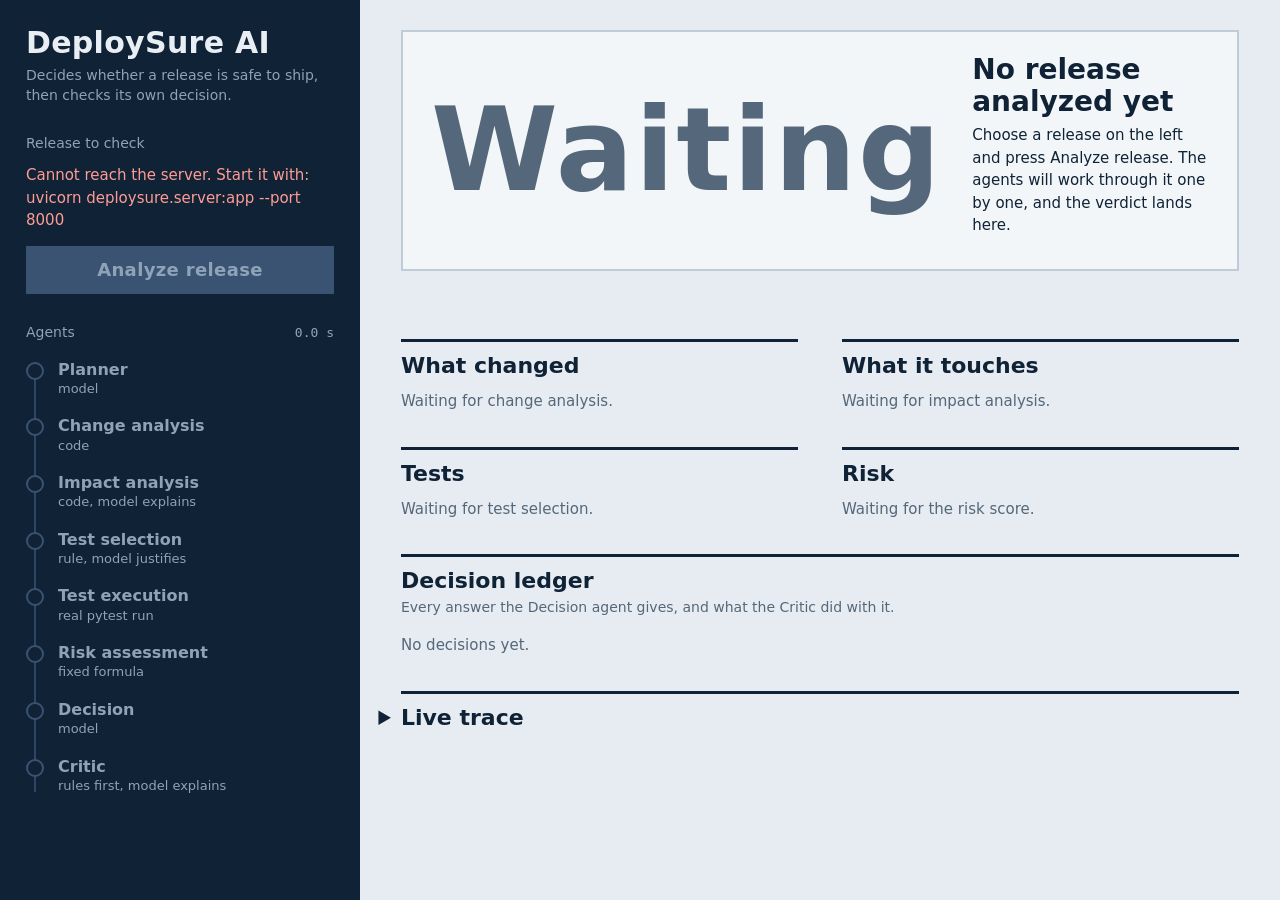
==== deploysure/ui/index.html @ 5afed09d "full" ====
<!doctype html>
<html lang="en">
<head>
<meta charset="utf-8">
<meta name="viewport" content="width=device-width, initial-scale=1">
<title>DeploySure AI</title>
<style>
  /* Fonts are system-installed on purpose: the demo must work offline. */
  :root {
    --paper: #E6ECF1;
    --sheet: #F3F6F9;
    --ink: #0F2236;
    --ink-2: #1B3450;
    --muted: #55677A;
    --line: #BFCBD6;
    --go: #1F8A5B;
    --hold: #B97F00;
    --stop: #C8362D;
    --go-bg: #D5EBDF;
    --hold-bg: #F4E6BE;
    --stop-bg: #F3D2CF;
    --rail-text: #E8EEF4;
    --rail-dim: #8FA3B8;
    --display: "Bahnschrift", "DIN Alternate", "Arial Narrow", system-ui, sans-serif;
    --body: "Segoe UI Variable Text", "Segoe UI", system-ui, -apple-system, sans-serif;
    --mono: "Cascadia Mono", "SF Mono", Consolas, monospace;
  }
  * { box-sizing: border-box; }
  html { background: var(--paper); }
  body { margin: 0; color: var(--ink); font: 15px/1.5 var(--body); min-height: 100vh; }
  button { font: inherit; }
  :focus-visible { outline: 3px solid #2E7BD6; outline-offset: 2px; }

  .console { display: grid; grid-template-columns: 360px 1fr; min-height: 100vh; }

  /* ---------- rail ---------- */
  .rail { background: var(--ink); color: var(--rail-text); padding: 28px 26px 32px; display: flex; flex-direction: column; gap: 28px; position: sticky; top: 0; height: 100vh; overflow-y: auto; }
  .brand { font: 600 30px/1 var(--display); font-variation-settings: "wdth" 85; letter-spacing: .01em; }
  .brand small { display: block; margin-top: 8px; font: 400 14px/1.4 var(--body); color: var(--rail-dim); letter-spacing: 0; }

  .releases { display: grid; gap: 10px; border: 0; margin: 0; padding: 0; }
  .releases legend { padding: 0; margin-bottom: 10px; color: var(--rail-dim); font-size: 14px; }
  .release { position: relative; display: block; cursor: pointer; padding: 14px 16px 14px; border: 1px solid #2D4663; background: var(--ink-2); transition: border-color .15s, background .15s; }
  .release:hover { border-color: #5C7B9C; }
  .release input { position: absolute; opacity: 0; inset: 0; cursor: pointer; }
  .release:has(input:checked) { border-color: var(--rail-text); background: #223E5E; }
  .release:has(input:focus-visible) { outline: 3px solid #6FB0FF; outline-offset: 2px; }
  .release b { display: block; font: 600 40px/1 var(--display); font-variation-settings: "wdth" 80; }
  .release span { display: block; margin-top: 6px; color: var(--rail-dim); font-size: 14px; }
  .release:has(input:checked) span { color: var(--rail-text); }

  .go { width: 100%; padding: 15px 18px; border: 0; cursor: pointer; background: var(--rail-text); color: var(--ink); font: 600 18px/1 var(--display); font-variation-settings: "wdth" 90; letter-spacing: .02em; transition: background .15s; }
  .go:hover:not(:disabled) { background: #fff; }
  .go:disabled { background: #3A5373; color: var(--rail-dim); cursor: progress; }

  .agents-head { display: flex; justify-content: space-between; align-items: baseline; color: var(--rail-dim); font-size: 14px; margin-bottom: 8px; }
  .agents-head output { font: 400 13px var(--mono); }
  .agents { list-style: none; margin: 0; padding: 0; position: relative; }
  .agents::before { content: ""; position: absolute; left: 8px; top: 12px; bottom: 12px; width: 2px; background: #2D4663; }
  .agent { position: relative; display: grid; grid-template-columns: 18px 1fr; gap: 14px; padding: 9px 0; color: var(--rail-dim); transition: color .2s; }
  .agent i { position: relative; z-index: 1; width: 18px; height: 18px; border-radius: 50%; border: 2px solid #3A5373; background: var(--ink); margin-top: 2px; }
  .agent b { display: block; font: 600 16px/1.2 var(--display); font-variation-settings: "wdth" 92; }
  .agent small { display: block; font-size: 13px; }
  .agent[data-state="running"] { color: var(--rail-text); }
  .agent[data-state="running"] i { border-color: #F2C14E; background: #F2C14E; animation: pulse 1.1s ease-in-out infinite; }
  .agent[data-state="done"] { color: var(--rail-text); }
  .agent[data-state="done"] i { border-color: #6FD3A1; background: #6FD3A1; }
  .agent[data-state="done"] i::after { content: ""; position: absolute; left: 4px; top: 0; width: 5px; height: 9px; border: solid var(--ink); border-width: 0 2px 2px 0; transform: rotate(45deg); }
  .agent[data-state="failed"] i { border-color: #FF8C82; background: #FF8C82; }
  @keyframes pulse { 50% { box-shadow: 0 0 0 7px rgba(242, 193, 78, .22); } }

  /* ---------- stage ---------- */
  .stage { padding: 30px clamp(18px, 3.2vw, 48px) 60px; display: grid; gap: 34px; align-content: start; min-width: 0; }

  .verdict { display: grid; grid-template-columns: auto 1fr; gap: 30px; align-items: center; padding: 22px 28px; border: 2px solid var(--line); background: var(--sheet); min-height: 170px; }
  .verdict[data-v="DEPLOY"] { border-color: var(--go); background: var(--go-bg); }
  .verdict[data-v="HOLD"] { border-color: var(--hold); background: var(--hold-bg); }
  .verdict[data-v="BLOCK"] { border-color: var(--stop); background: var(--stop-bg); }
  .stamp { font: 700 clamp(64px, 9vw, 124px)/.9 var(--display); font-variation-settings: "wdth" 75; letter-spacing: .015em; color: var(--muted); }
  .verdict[data-v="DEPLOY"] .stamp { color: var(--go); }
  .verdict[data-v="HOLD"] .stamp { color: var(--hold); }
  .verdict[data-v="BLOCK"] .stamp { color: var(--stop); }
  .verdict[data-v] .stamp { padding: 4px 16px 0; border: 5px solid currentColor; transform: rotate(-2.5deg); animation: slam .34s cubic-bezier(.2, .9, .3, 1.2) both; }
  @keyframes slam { from { transform: rotate(-9deg) scale(1.7); opacity: 0; } to { transform: rotate(-2.5deg) scale(1); opacity: 1; } }
  .verdict h1 { margin: 0 0 6px; font: 600 28px/1.15 var(--display); font-variation-settings: "wdth" 90; }
  .verdict p { margin: 0; max-width: 62ch; }
  .verdict .facts { margin-top: 10px; color: var(--muted); font-size: 14px; }
  .verdict[data-v] .facts { color: var(--ink-2); }

  .plan { display: flex; flex-wrap: wrap; gap: 6px 18px; margin: -14px 0 0; padding: 0; list-style: none; color: var(--muted); font-size: 14px; }
  .plan li::before { content: ""; display: inline-block; width: 6px; height: 6px; margin-right: 8px; background: var(--muted); transform: translateY(-2px); }

  .grid { display: grid; grid-template-columns: repeat(2, minmax(0, 1fr)); gap: 34px 44px; }
  .panel { border-top: 3px solid var(--ink); padding-top: 12px; min-width: 0; }
  .panel h2 { margin: 0 0 12px; font: 600 22px/1.1 var(--display); font-variation-settings: "wdth" 90; }
  .empty { color: var(--muted); margin: 0; }
  .filerow { display: flex; flex-wrap: wrap; gap: 6px 10px; align-items: baseline; padding: 6px 0; border-bottom: 1px solid var(--line); }
  .mono { font-family: var(--mono); font-size: 13.5px; }
  .tag { display: inline-block; padding: 1px 8px; background: #D5DEE7; font: 13px var(--mono); }
  .tag.dim { background: transparent; border: 1px dashed var(--line); color: var(--muted); }
  .tags { display: flex; flex-wrap: wrap; gap: 6px; margin: 0 0 10px; }
  .note { color: var(--muted); font-size: 14px; max-width: 68ch; }

  .matrix { display: grid; grid-template-columns: repeat(10, 1fr); gap: 5px; margin-bottom: 12px; max-width: 460px; }
  .cell { aspect-ratio: 1; border: 2px dashed var(--line); background: transparent; }
  .cell[data-s="queued"] { border: 2px solid var(--ink-2); background: transparent; }
  .cell[data-s="passed"] { border: 2px solid var(--go); background: var(--go); }
  .cell[data-s="failed"] { border: 2px solid var(--stop); background: repeating-linear-gradient(45deg, var(--stop) 0 4px, #E58C85 4px 8px); }
  .cell[data-s="critical"]::after { content: ""; }
  .legend { display: flex; flex-wrap: wrap; gap: 4px 16px; color: var(--muted); font-size: 13px; margin-bottom: 8px; }
  .legend span::before { content: ""; display: inline-block; width: 11px; height: 11px; margin-right: 6px; vertical-align: -1px; border: 2px solid var(--line); }
  .legend .p::before { background: var(--go); border-color: var(--go); }
  .legend .f::before { background: var(--stop); border-color: var(--stop); }
  .legend .q::before { border-color: var(--ink-2); }
  .legend .n::before { border-style: dashed; }
  .failed-list { margin: 8px 0 0; padding: 0; list-style: none; }
  .failed-list li { color: var(--stop); font: 13.5px var(--mono); padding: 2px 0; }

  .score { display: flex; align-items: baseline; gap: 14px; margin-bottom: 10px; }
  .score b { font: 700 72px/.9 var(--display); font-variation-settings: "wdth" 80; }
  .score span { font: 600 22px var(--display); font-variation-settings: "wdth" 90; }
  .score[data-l="LOW"] { color: var(--go); } .score[data-l="MEDIUM"] { color: var(--hold); }
  .score[data-l="HIGH"], .score[data-l="CRITICAL"] { color: var(--stop); }
  .meter { position: relative; display: grid; grid-template-columns: 31fr 30fr 20fr 19fr; height: 14px; margin-bottom: 4px; }
  .meter i:nth-child(1) { background: #8CCBA9; } .meter i:nth-child(2) { background: #E8C766; }
  .meter i:nth-child(3) { background: #E39A56; } .meter i:nth-child(4) { background: #D9665D; }
  .pin { position: absolute; top: -7px; width: 4px; height: 28px; background: var(--ink); transform: translateX(-2px); transition: left .6s cubic-bezier(.3, .8, .3, 1); }
  .scale { display: flex; justify-content: space-between; color: var(--muted); font-size: 12.5px; margin-bottom: 14px; }
  .parts { display: grid; gap: 7px; margin: 0; padding: 0; list-style: none; }
  .parts li { display: grid; grid-template-columns: 11rem 1fr 3.4rem; gap: 10px; align-items: center; font-size: 14px; }
  .parts .bar { height: 8px; background: #D5DEE7; }
  .parts .bar i { display: block; height: 100%; background: var(--ink-2); transition: width .5s ease; }
  .parts em { font: normal 13px var(--mono); text-align: right; color: var(--muted); }

  .ledger { border-top: 3px solid var(--ink); padding-top: 12px; }
  .ledger h2 { margin: 0 0 4px; font: 600 22px/1.1 var(--display); font-variation-settings: "wdth" 90; }
  .ledger > p { margin: 0 0 16px; }
  .attempt { display: grid; grid-template-columns: 9rem 1fr 1fr; gap: 6px 26px; padding: 16px 0; border-top: 1px solid var(--line); align-items: start; }
  .attempt h3 { margin: 0; font: 600 16px var(--display); font-variation-settings: "wdth" 92; }
  .attempt h3 small { display: block; font: 400 13px var(--body); color: var(--muted); }
  .said { font: 700 40px/1 var(--display); font-variation-settings: "wdth" 78; }
  .said.DEPLOY { color: var(--go); } .said.HOLD { color: var(--hold); } .said.BLOCK { color: var(--stop); }
  .attempt[data-rejected="true"] .said { text-decoration: line-through; text-decoration-thickness: 4px; opacity: .55; }
  .verdict-line { font: 600 18px var(--display); font-variation-settings: "wdth" 92; }
  .verdict-line.PASS { color: var(--go); } .verdict-line.FAIL { color: var(--stop); }
  .seeded { display: inline-block; margin-top: 6px; padding: 2px 8px; background: var(--hold-bg); border: 1px solid var(--hold); font-size: 13px; }
  .attempt p { margin: 4px 0 0; font-size: 14px; max-width: 58ch; }
  .rules { margin: 6px 0 0; padding-left: 18px; font-size: 14px; color: var(--ink-2); }

  details.trace { border-top: 3px solid var(--ink); padding-top: 12px; }
  details.trace summary { cursor: pointer; font: 600 22px/1.1 var(--display); font-variation-settings: "wdth" 90; list-style-position: outside; }
  .log { margin: 14px 0 0; padding: 14px 16px; max-height: 340px; overflow: auto; background: var(--ink); color: #CFE0F1; font: 13px/1.65 var(--mono); }
  .log div { display: grid; grid-template-columns: 7.5rem 1fr; gap: 12px; }
  .log time { color: #6D86A1; }
  .log .err { color: #FF9C93; }

  @media (max-width: 1080px) { .grid { grid-template-columns: 1fr; } .attempt { grid-template-columns: 1fr; } }
  @media (max-width: 860px) {
    .console { grid-template-columns: 1fr; }
    .rail { padding: 22px 18px; position: static; height: auto; }
    .verdict { grid-template-columns: 1fr; }
    .parts li { grid-template-columns: 8.5rem 1fr 3rem; }
  }
  @media (prefers-reduced-motion: reduce) {
    *, *::before, *::after { animation: none !important; transition: none !important; }
  }
</style>
</head>
<body>
<div class="console">
  <aside class="rail">
    <div class="brand">DeploySure AI<small>Decides whether a release is safe to ship, then checks its own decision.</small></div>

    <form id="form" class="releases-form" style="display:grid;gap:14px">
      <fieldset class="releases" id="releases"><legend>Release to check</legend><p style="margin:0;color:var(--rail-dim)">Loading releases</p></fieldset>
      <button class="go" id="go" type="submit" disabled>Analyze release</button>
    </form>

    <div>
      <div class="agents-head"><span id="pass">Agents</span><output id="elapsed">0.0 s</output></div>
      <ol class="agents" id="agents"></ol>
    </div>
  </aside>

  <main class="stage" aria-live="polite">
    <section class="verdict" id="verdict" aria-label="Verdict">
      <div class="stamp" id="stamp">Waiting</div>
      <div>
        <h1 id="vtitle">No release analyzed yet</h1>
        <p id="vtext">Choose a release on the left and press Analyze release. The agents will work through it one by one, and the verdict lands here.</p>
        <p class="facts" id="vfacts"></p>
      </div>
    </section>

    <ul class="plan" id="plan" aria-label="Plan"></ul>

    <div class="grid">
      <section class="panel" id="p-changes"><h2>What changed</h2><p class="empty">Waiting for change analysis.</p></section>
      <section class="panel" id="p-impact"><h2>What it touches</h2><p class="empty">Waiting for impact analysis.</p></section>
      <section class="panel" id="p-tests"><h2>Tests</h2><p class="empty">Waiting for test selection.</p></section>
      <section class="panel" id="p-risk"><h2>Risk</h2><p class="empty">Waiting for the risk score.</p></section>
    </div>

    <section class="ledger" id="ledger">
      <h2>Decision ledger</h2>
      <p class="note">Every answer the Decision agent gives, and what the Critic did with it.</p>
      <div id="attempts"><p class="empty">No decisions yet.</p></div>
    </section>

    <details class="trace" id="trace-box">
      <summary>Live trace</summary>
      <div class="log" id="log" role="log"><div><time></time><span>The trace fills in as agents finish.</span></div></div>
    </details>
  </main>
</div>

<script>
const AGENTS = [
  { id: "planner", name: "Planner", how: "model" },
  { id: "change_analysis", name: "Change analysis", how: "code" },
  { id: "impact_analysis", name: "Impact analysis", how: "code, model explains" },
  { id: "test_selection", name: "Test selection", how: "rule, model justifies" },
  { id: "test_execution", name: "Test execution", how: "real pytest run" },
  { id: "risk_assessment", name: "Risk assessment", how: "fixed formula" },
  { id: "decision", name: "Decision", how: "model" },
  { id: "critic", name: "Critic", how: "rules first, model explains" },
];
const PARTS = [
  ["change_impact", "Size of change", 25], ["critical_component", "Critical module touched", 30],
  ["failed_test_severity", "Failed test severity", 30], ["customer_facing", "Customer facing", 10],
  ["failure_count", "Failure count", 5],
];
const $ = (id) => document.getElementById(id);

// Builds DOM with textContent only, so nothing from the backend is ever parsed as HTML.
function h(tag, attrs = {}, ...kids) {
  const node = document.createElement(tag);
  for (const [k, v] of Object.entries(attrs)) {
    if (k === "class") node.className = v; else if (k.startsWith("data-")) node.setAttribute(k, v); else node[k] = v;
  }
  for (const kid of kids.flat()) if (kid != null) node.append(kid.nodeType ? kid : document.createTextNode(kid));
  return node;
}
const reveal = (panel, ...kids) => panel.replaceChildren(panel.querySelector("h2"), ...kids);

let run, timer;

function freshRun() {
  return { pass: 1, attempts: [], total: null, tests: null };
}

function renderAgents(states = {}) {
  $("agents").replaceChildren(...AGENTS.map((a) =>
    h("li", { class: "agent", "data-state": states[a.id] || "pending", id: "ag-" + a.id }, h("i"), h("div", {}, h("b", {}, a.name), h("small", {}, a.how)))));
}
const setAgent = (id, state) => { const el = $("ag-" + id); if (el) el.dataset.state = state; };

async function loadReleases() {
  try {
    const list = await (await fetch("/releases")).json();
    $("releases").replaceChildren(h("legend", {}, "Release to check"), ...list.map((r, i) =>
      h("label", { class: "release" }, h("input", { type: "radio", name: "rel", value: r.release_id, checked: i === 0 }),
        h("b", {}, r.release_id), h("span", {}, r.title + " (compared with " + r.baseline + ")"))));
    $("go").disabled = false;
  } catch {
    $("releases").replaceChildren(h("legend", {}, "Release to check"),
      h("p", { style: "margin:0;color:#FF9C93" }, "Cannot reach the server. Start it with: uvicorn deploysure.server:app --port 8000"));
  }
}

function resetStage() {
  run = freshRun();
  renderAgents();
  $("pass").textContent = "Agents";
  document.querySelectorAll(".panel").forEach((p) => reveal(p, h("p", { class: "empty" }, "Waiting for this agent.")));
  $("attempts").replaceChildren(h("p", { class: "empty" }, "No decisions yet."));
  $("plan").replaceChildren();
  $("log").replaceChildren();
  const v = $("verdict"); delete v.dataset.v;
  $("stamp").textContent = "Checking"; $("vtitle").textContent = "Agents are working";
  $("vtext").textContent = "The verdict appears when the Critic has approved a decision."; $("vfacts").textContent = "";
}

function log(ev, line) {
  const t = (ev.timestamp || "").slice(11, 23);
  $("log").append(h("div", {}, h("time", {}, t), h("span", {}, line)));
  $("log").scrollTop = 1e9;
}

function renderLedger() {
  $("attempts").replaceChildren(...run.attempts.map((a, i) => {
    const rejected = a.critic === "FAIL" && !a.escalated;
    return h("div", { class: "attempt", "data-rejected": String(rejected) },
      h("h3", {}, "Attempt " + (i + 1), h("small", {}, i === 0 ? "first pass" : "after the Critic's feedback")),
      h("div", {}, h("div", { class: "said " + a.decision }, a.decision), a.seeded ? h("span", { class: "seeded" }, "Demo seed: this answer is forced on purpose") : null,
        h("p", {}, a.reason)),
      h("div", {}, a.critic ? h("div", { class: "verdict-line " + a.critic }, a.critic === "PASS" ? "Critic approved" : "Critic rejected") : h("div", { class: "note" }, "Critic is reviewing"),
        a.criticReason ? h("p", {}, a.criticReason) : null,
        a.rules ? h("ul", { class: "rules" }, a.rules.map((r) => h("li", {}, r))) : null));
  }));
}

const handlers = {
  planner(u) {
    $("plan").replaceChildren(...u.tasks.map((t) => h("li", {}, t)));
  },
  change_analysis(u) {
    reveal($("p-changes"),
      ...u.changed_files.map((f) => h("div", { class: "filerow" }, h("span", { class: "mono" }, f), (u.changed_functions[f] || []).map((fn) => h("span", { class: "tag" }, fn)))),
      h("p", { class: "note" }, u.lines_changed + " lines changed compared with the baseline."));
  },
  impact_analysis(u) {
    reveal($("p-impact"),
      h("div", { class: "tags" }, u.impacted_modules.map((m) => h("span", { class: "tag" + (m.startsWith("test_") ? " dim" : "") }, m))),
      h("p", { class: "note" }, u.impact_explanation));
  },
  test_selection(u) {
    const m = /of (\d+) tests/.exec((u.trace || [""])[0]);
    run.total = m ? +m[1] : u.selected_tests.length;
    run.selected = u.selected_tests;
    drawTests(null, u.selection_reason);
  },
  test_execution(u) {
    run.tests = u.test_results;
    drawTests(u.test_results, null);
  },
  risk_assessment(u) {
    reveal($("p-risk"),
      h("div", { class: "score", "data-l": u.risk_level }, h("b", {}, String(u.risk_score)), h("span", {}, u.risk_level + " risk")),
      h("div", { class: "meter", role: "img", "aria-label": "Risk " + u.risk_score + " of 100" }, h("i"), h("i"), h("i"), h("i"), h("span", { class: "pin", style: "left:" + u.risk_score + "%" })),
      h("div", { class: "scale" }, h("span", {}, "0"), h("span", {}, "30"), h("span", {}, "60"), h("span", {}, "80"), h("span", {}, "100")),
      h("ul", { class: "parts" }, PARTS.map(([k, label, max]) =>
        h("li", {}, h("span", {}, label), h("span", { class: "bar" }, h("i", { style: "width:" + (100 * u.risk_components[k] / max) + "%" })), h("em", {}, u.risk_components[k] + "/" + max)))));
  },
  decision(u) {
    run.attempts.push({ decision: u.decision, reason: u.decision_reason, seeded: u.decision_reason.startsWith("[DEMO SEED]") });
    renderLedger();
  },
  critic(u) {
    Object.assign(run.attempts.at(-1), { critic: u.critic_result, criticReason: u.critic_reason, rules: u.critic_rules });
    renderLedger();
  },
  replan() { run.pass += 1; $("pass").textContent = "Agents, pass " + run.pass; renderAgents(); },
  manual_review() { run.attempts.at(-1).escalated = true; renderLedger(); },
};

function drawTests(results, reason) {
  const rows = results ? results.results : run.selected.map((id) => ({ id, status: "queued" }));
  const cells = rows.map((r) => h("span", { class: "cell", "data-s": r.status, title: r.id + (r.status === "queued" ? " (selected)" : " " + r.status) }));
  for (let i = rows.length; i < run.total; i++) cells.push(h("span", { class: "cell", "data-s": "skipped", title: "not selected" }));
  const kids = [
    h("div", { class: "legend" }, h("span", { class: "p" }, "Passed"), h("span", { class: "f" }, "Failed"), h("span", { class: "q" }, "Selected, not run yet"), h("span", { class: "n" }, "Not selected")),
    h("div", { class: "matrix" }, cells),
  ];
  if (results) {
    kids.push(h("p", { class: "note" }, results.error ? "Tests could not run: " + results.error : `${results.passed} passed, ${results.failed} failed, ${results.total} of ${run.total} tests run.`));
    if (results.failed_tests.length) kids.push(h("ul", { class: "failed-list" }, results.failed_tests.map((t) => h("li", {}, t + (results.failed_critical.includes(t) ? "  (critical)" : "")))));
  } else {
    kids.push(h("p", { class: "note" }, `${run.selected.length} of ${run.total} tests selected. ${reason}`));
  }
  reveal($("p-tests"), ...kids);
}

function showFinal(r) {
  const v = $("verdict"); v.dataset.v = r.decision;
  $("stamp").textContent = r.decision;
  const escalated = r.critic_result !== "PASS";
  $("vtitle").textContent = { DEPLOY: "Cleared to deploy", HOLD: "Hold for review", BLOCK: "Blocked from release" }[r.decision];
  $("vtext").textContent = r.decision_reason;
  $("vfacts").textContent = (escalated ? "The Critic never approved a decision, so a person must review this release. "
    : r.retry_count === 0 ? "The Critic approved the first decision. "
    : `The Critic rejected ${r.retry_count} earlier decision${r.retry_count > 1 ? "s" : ""} before approving this one. `)
    + `Risk ${r.risk_score} (${r.risk_level}). ${r.test_results.passed} of ${r.test_results.total} tests passed.`;
}

function onEvent(ev) {
  if (ev.node === "error") { log(ev, "Error: " + ev.state_update.error); return finish(true); }
  if (ev.node === "final") return showFinal(ev.final_report), finish();
  setAgent(ev.node, "done");
  (handlers[ev.node] || (() => {}))(ev.state_update);
  for (const line of ev.state_update.trace || []) log(ev, line);
  const i = AGENTS.findIndex((a) => a.id === ev.node);
  if (i >= 0 && i < AGENTS.length - 1) setAgent(AGENTS[i + 1].id, "running");
  if (ev.node === "replan") setAgent("planner", "running");
}

function finish(failed) {
  clearInterval(timer);
  $("go").disabled = false; $("go").textContent = "Analyze again";
  if (failed) { $("stamp").textContent = "Error"; $("vtitle").textContent = "The analysis did not finish"; $("vtext").textContent = "Open the live trace for the error message, then try again."; }
}

async function analyze(id) {
  resetStage();
  $("go").disabled = true; $("go").textContent = "Analyzing";
  const t0 = performance.now();
  timer = setInterval(() => { $("elapsed").textContent = ((performance.now() - t0) / 1000).toFixed(1) + " s"; }, 100);
  setAgent("planner", "running");
  try {
    const res = await fetch("/analyze/" + encodeURIComponent(id), { method: "POST" });
    if (!res.ok) throw new Error((await res.json()).detail || res.statusText);
    const reader = res.body.getReader(), dec = new TextDecoder();
    let buf = "";
    for (;;) {
      const { done, value } = await reader.read();
      if (done) break;
      buf += dec.decode(value, { stream: true });
      let cut;
      while ((cut = buf.indexOf("\n\n")) >= 0) {
        const frame = buf.slice(0, cut); buf = buf.slice(cut + 2);
        if (frame.startsWith("data: ")) onEvent(JSON.parse(frame.slice(6)));
      }
    }
  } catch (err) {
    log({ timestamp: "" }, "Error: " + err.message);
    $("log").lastChild.className = "err"; finish(true);
  }
}

$("form").addEventListener("submit", (e) => {
  e.preventDefault();
  const picked = document.querySelector("input[name=rel]:checked");
  if (picked) analyze(picked.value);
});

run = freshRun(); renderAgents(); loadReleases();
</script>
</body>
</html>
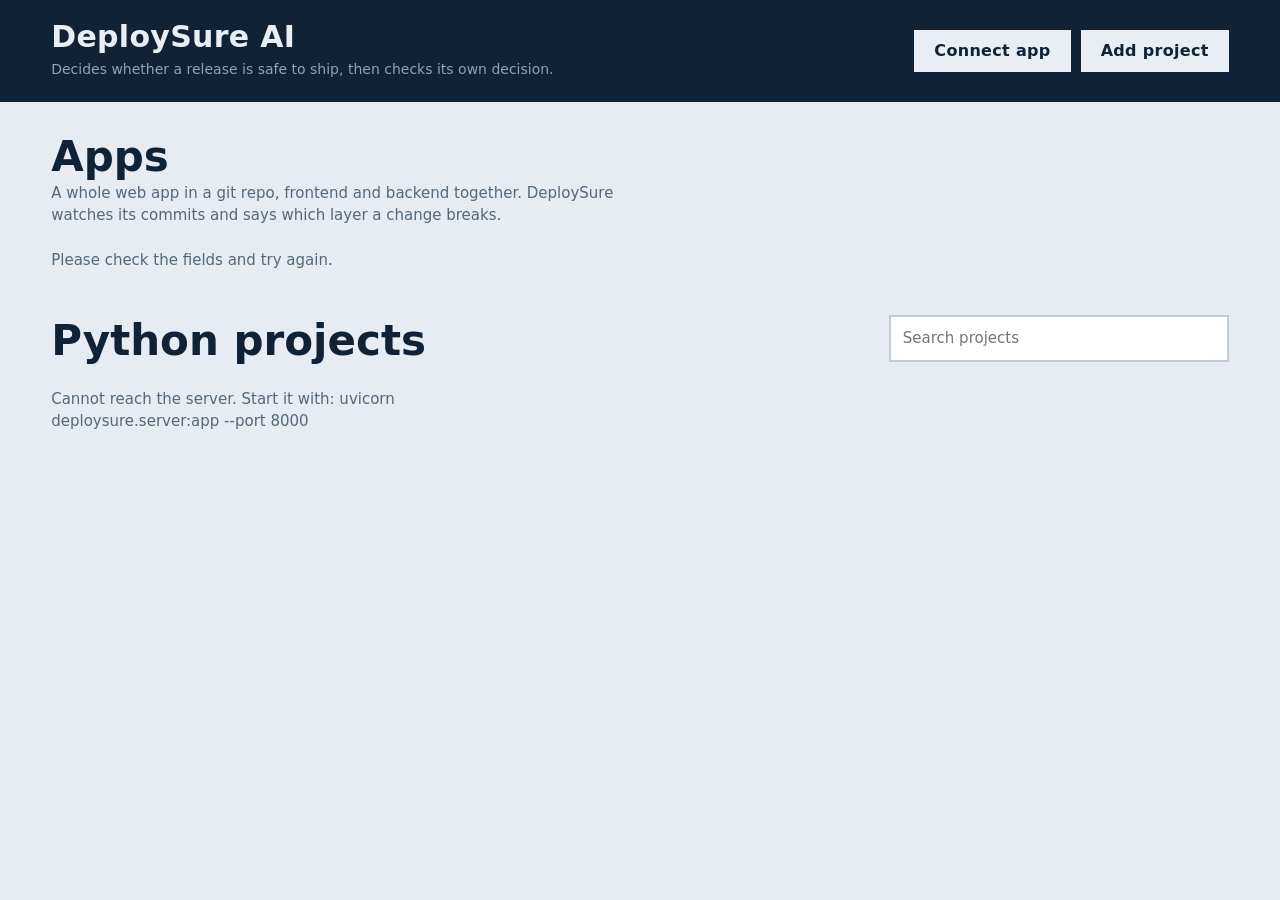
==== commit 175dda61: "v1" ====
--- a/deploysure/ui/index.html
+++ b/deploysure/ui/index.html
@@ -26,32 +26,86 @@
     --mono: "Cascadia Mono", "SF Mono", Consolas, monospace;
   }
   * { box-sizing: border-box; }
+  [hidden] { display: none !important; }
   html { background: var(--paper); }
   body { margin: 0; color: var(--ink); font: 15px/1.5 var(--body); min-height: 100vh; }
-  button { font: inherit; }
+  button, input, select, textarea { font: inherit; }
   :focus-visible { outline: 3px solid #2E7BD6; outline-offset: 2px; }
-
+  a { color: inherit; }
+
+  /* ---------- buttons and forms ---------- */
+  .btn { padding: 11px 18px; border: 2px solid var(--ink); background: var(--ink); color: #fff; cursor: pointer; font: 600 16px/1 var(--display); font-variation-settings: "wdth" 90; letter-spacing: .02em; }
+  .btn:hover:not(:disabled) { background: var(--ink-2); }
+  .btn:disabled { opacity: .5; cursor: not-allowed; }
+  .btn.quiet { background: transparent; color: var(--ink); }
+  .btn.quiet:hover:not(:disabled) { background: #D5DEE7; }
+  .linkbtn { border: 0; background: none; color: var(--stop); text-decoration: underline; cursor: pointer; padding: 0; }
+  dialog { width: min(520px, calc(100vw - 32px)); border: 2px solid var(--ink); background: var(--sheet); color: var(--ink); padding: 24px 26px 22px; }
+  dialog::backdrop { background: rgba(15, 34, 54, .55); }
+  dialog h2 { margin: 0 0 4px; font: 600 26px/1.1 var(--display); font-variation-settings: "wdth" 88; }
+  dialog p.lead { margin: 0 0 18px; color: var(--muted); }
+  .field { display: grid; gap: 4px; margin-bottom: 14px; }
+  .field > span { font-weight: 600; }
+  .field small { color: var(--muted); }
+  .field input[type=text], .field select, .field textarea { width: 100%; padding: 9px 10px; border: 2px solid var(--line); background: #fff; color: var(--ink); }
+  .field input[type=text]:focus, .field select:focus, .field textarea:focus { border-color: var(--ink); outline: none; }
+  .field.check { grid-template-columns: auto 1fr; align-items: start; gap: 10px; }
+  .field.check input { width: 20px; height: 20px; margin-top: 2px; }
+  .form-error { margin: 0 0 12px; min-height: 0; color: var(--stop); font-weight: 600; }
+  .actions { display: flex; justify-content: flex-end; gap: 10px; margin-top: 6px; }
+
+  /* ---------- home ---------- */
+  .home-top { background: var(--ink); color: var(--rail-text); padding: 22px clamp(18px, 4vw, 56px); display: flex; flex-wrap: wrap; gap: 14px 24px; align-items: center; justify-content: space-between; }
+  .home-top .brand { font: 600 30px/1 var(--display); font-variation-settings: "wdth" 85; letter-spacing: .01em; }
+  .home-top .brand small { display: block; margin-top: 8px; font: 400 14px/1.4 var(--body); color: var(--rail-dim); letter-spacing: 0; }
+  .home-top .btn { background: var(--rail-text); color: var(--ink); border-color: var(--rail-text); }
+  .home-top .btn:hover { background: #fff; }
+  .home-main { padding: 34px clamp(18px, 4vw, 56px) 70px; display: grid; gap: 26px; }
+  .home-head { display: flex; flex-wrap: wrap; gap: 12px 24px; align-items: end; justify-content: space-between; }
+  .home-head h1 { margin: 0; font: 600 42px/1 var(--display); font-variation-settings: "wdth" 85; }
+  .search { width: min(340px, 100%); padding: 10px 12px; border: 2px solid var(--line); background: #fff; }
+  .search:focus { border-color: var(--ink); outline: none; }
+  .cards { display: grid; grid-template-columns: repeat(auto-fill, minmax(290px, 1fr)); gap: 28px 30px; }
+  .pcard { display: grid; gap: 6px; align-content: start; border-top: 4px solid var(--ink); padding: 14px 2px 6px; text-decoration: none; transition: background .15s; }
+  .pcard:hover { background: var(--sheet); }
+  .pcard h2 { margin: 0; font: 600 26px/1.1 var(--display); font-variation-settings: "wdth" 90; }
+  .pverdict { font: 700 54px/1 var(--display); font-variation-settings: "wdth" 78; margin: 6px 0 2px; }
+  .pverdict.DEPLOY { color: var(--go); } .pverdict.HOLD { color: var(--hold); } .pverdict.BLOCK { color: var(--stop); }
+  .pverdict.none { font: 400 18px/1.4 var(--body); color: var(--muted); margin: 14px 0 12px; }
+  .pmeta { margin: 0; color: var(--muted); font-size: 14px; }
+  .pmeta.err { color: var(--stop); }
+  .emptybox { border: 2px dashed var(--line); padding: 34px 28px; max-width: 640px; }
+  .emptybox h2 { margin: 0 0 6px; font: 600 24px var(--display); font-variation-settings: "wdth" 90; }
+  .emptybox p { margin: 0 0 16px; color: var(--muted); }
+
+  /* ---------- project page ---------- */
   .console { display: grid; grid-template-columns: 360px 1fr; min-height: 100vh; }
-
-  /* ---------- rail ---------- */
-  .rail { background: var(--ink); color: var(--rail-text); padding: 28px 26px 32px; display: flex; flex-direction: column; gap: 28px; position: sticky; top: 0; height: 100vh; overflow-y: auto; }
+  .rail { background: var(--ink); color: var(--rail-text); padding: 24px 26px 32px; display: flex; flex-direction: column; gap: 24px; position: sticky; top: 0; height: 100vh; overflow-y: auto; }
+  .back { color: var(--rail-dim); text-decoration: none; font-size: 14px; }
+  .back:hover { color: var(--rail-text); text-decoration: underline; }
   .brand { font: 600 30px/1 var(--display); font-variation-settings: "wdth" 85; letter-spacing: .01em; }
   .brand small { display: block; margin-top: 8px; font: 400 14px/1.4 var(--body); color: var(--rail-dim); letter-spacing: 0; }
 
-  .releases { display: grid; gap: 10px; border: 0; margin: 0; padding: 0; }
+  .releases { display: grid; gap: 10px; border: 0; margin: 0; padding: 0; min-width: 0; }
   .releases legend { padding: 0; margin-bottom: 10px; color: var(--rail-dim); font-size: 14px; }
-  .release { position: relative; display: block; cursor: pointer; padding: 14px 16px 14px; border: 1px solid #2D4663; background: var(--ink-2); transition: border-color .15s, background .15s; }
+  .release { position: relative; display: block; cursor: pointer; padding: 12px 16px; border: 1px solid #2D4663; background: var(--ink-2); transition: border-color .15s, background .15s; }
   .release:hover { border-color: #5C7B9C; }
   .release input { position: absolute; opacity: 0; inset: 0; cursor: pointer; }
   .release:has(input:checked) { border-color: var(--rail-text); background: #223E5E; }
   .release:has(input:focus-visible) { outline: 3px solid #6FB0FF; outline-offset: 2px; }
-  .release b { display: block; font: 600 40px/1 var(--display); font-variation-settings: "wdth" 80; }
+  .release:has(input:disabled) { cursor: default; opacity: .65; border-style: dashed; }
+  .release input:disabled { cursor: default; }
+  .release b { display: block; font: 600 34px/1 var(--display); font-variation-settings: "wdth" 80; overflow-wrap: anywhere; }
   .release span { display: block; margin-top: 6px; color: var(--rail-dim); font-size: 14px; }
   .release:has(input:checked) span { color: var(--rail-text); }
+  .release em { display: block; margin-top: 6px; font: normal 13px var(--mono); color: #9FB6CC; }
+  .rail .btn.add { background: transparent; color: var(--rail-text); border-color: #3A5373; }
+  .rail .btn.add:hover { background: #223E5E; }
+  .rail .hintline { margin: 0; color: var(--rail-dim); font-size: 14px; }
 
   .go { width: 100%; padding: 15px 18px; border: 0; cursor: pointer; background: var(--rail-text); color: var(--ink); font: 600 18px/1 var(--display); font-variation-settings: "wdth" 90; letter-spacing: .02em; transition: background .15s; }
   .go:hover:not(:disabled) { background: #fff; }
-  .go:disabled { background: #3A5373; color: var(--rail-dim); cursor: progress; }
+  .go:disabled { background: #3A5373; color: var(--rail-dim); cursor: not-allowed; }
 
   .agents-head { display: flex; justify-content: space-between; align-items: baseline; color: var(--rail-dim); font-size: 14px; margin-bottom: 8px; }
   .agents-head output { font: 400 13px var(--mono); }
@@ -66,10 +120,8 @@
   .agent[data-state="done"] { color: var(--rail-text); }
   .agent[data-state="done"] i { border-color: #6FD3A1; background: #6FD3A1; }
   .agent[data-state="done"] i::after { content: ""; position: absolute; left: 4px; top: 0; width: 5px; height: 9px; border: solid var(--ink); border-width: 0 2px 2px 0; transform: rotate(45deg); }
-  .agent[data-state="failed"] i { border-color: #FF8C82; background: #FF8C82; }
   @keyframes pulse { 50% { box-shadow: 0 0 0 7px rgba(242, 193, 78, .22); } }
 
-  /* ---------- stage ---------- */
   .stage { padding: 30px clamp(18px, 3.2vw, 48px) 60px; display: grid; gap: 34px; align-content: start; min-width: 0; }
 
   .verdict { display: grid; grid-template-columns: auto 1fr; gap: 30px; align-items: center; padding: 22px 28px; border: 2px solid var(--line); background: var(--sheet); min-height: 170px; }
@@ -92,7 +144,7 @@
 
   .grid { display: grid; grid-template-columns: repeat(2, minmax(0, 1fr)); gap: 34px 44px; }
   .panel { border-top: 3px solid var(--ink); padding-top: 12px; min-width: 0; }
-  .panel h2 { margin: 0 0 12px; font: 600 22px/1.1 var(--display); font-variation-settings: "wdth" 90; }
+  .panel h2, .section h2 { margin: 0 0 12px; font: 600 22px/1.1 var(--display); font-variation-settings: "wdth" 90; }
   .empty { color: var(--muted); margin: 0; }
   .filerow { display: flex; flex-wrap: wrap; gap: 6px 10px; align-items: baseline; padding: 6px 0; border-bottom: 1px solid var(--line); }
   .mono { font-family: var(--mono); font-size: 13.5px; }
@@ -103,16 +155,27 @@
 
   .matrix { display: grid; grid-template-columns: repeat(10, 1fr); gap: 5px; margin-bottom: 12px; max-width: 460px; }
   .cell { aspect-ratio: 1; border: 2px dashed var(--line); background: transparent; }
-  .cell[data-s="queued"] { border: 2px solid var(--ink-2); background: transparent; }
+  .cell[data-s="queued"] { border: 2px solid var(--ink-2); }
   .cell[data-s="passed"] { border: 2px solid var(--go); background: var(--go); }
   .cell[data-s="failed"] { border: 2px solid var(--stop); background: repeating-linear-gradient(45deg, var(--stop) 0 4px, #E58C85 4px 8px); }
-  .cell[data-s="critical"]::after { content: ""; }
   .legend { display: flex; flex-wrap: wrap; gap: 4px 16px; color: var(--muted); font-size: 13px; margin-bottom: 8px; }
   .legend span::before { content: ""; display: inline-block; width: 11px; height: 11px; margin-right: 6px; vertical-align: -1px; border: 2px solid var(--line); }
   .legend .p::before { background: var(--go); border-color: var(--go); }
   .legend .f::before { background: var(--stop); border-color: var(--stop); }
   .legend .q::before { border-color: var(--ink-2); }
   .legend .n::before { border-style: dashed; }
+  .alltests { margin-top: 12px; }
+  .alltests summary { cursor: pointer; font-weight: 600; }
+  .alltests ul { list-style: none; margin: 8px 0 0; padding: 0; max-height: 320px; overflow: auto; }
+  .alltests li { display: grid; grid-template-columns: 6.5rem 1fr auto; gap: 10px; align-items: baseline; padding: 4px 0; border-bottom: 1px solid var(--line); }
+  #alltests-list li { display: flex; gap: 10px; align-items: baseline; }
+  #alltests-list li .mono { flex: 1; }
+  #dlg-file { width: min(860px, calc(100vw - 32px)); }
+  .code { font: 13px/1.5 var(--mono); tab-size: 4; white-space: pre; overflow: auto; resize: vertical; }
+  .linkbtn.edit { color: var(--ink-2); }
+  .alltests .st { font-weight: 600; font-size: 13px; }
+  .alltests li[data-s="passed"] .st { color: var(--go); } .alltests li[data-s="failed"] .st { color: var(--stop); }
+  .alltests li[data-s="queued"] .st { color: var(--ink-2); } .alltests li[data-s="skipped"] .st { color: var(--muted); font-weight: 400; }
   .failed-list { margin: 8px 0 0; padding: 0; list-style: none; }
   .failed-list li { color: var(--stop); font: 13.5px var(--mono); padding: 2px 0; }
 
@@ -132,7 +195,7 @@
   .parts .bar i { display: block; height: 100%; background: var(--ink-2); transition: width .5s ease; }
   .parts em { font: normal 13px var(--mono); text-align: right; color: var(--muted); }
 
-  .ledger { border-top: 3px solid var(--ink); padding-top: 12px; }
+  .ledger, .section { border-top: 3px solid var(--ink); padding-top: 12px; }
   .ledger h2 { margin: 0 0 4px; font: 600 22px/1.1 var(--display); font-variation-settings: "wdth" 90; }
   .ledger > p { margin: 0 0 16px; }
   .attempt { display: grid; grid-template-columns: 9rem 1fr 1fr; gap: 6px 26px; padding: 16px 0; border-top: 1px solid var(--line); align-items: start; }
@@ -147,6 +210,11 @@
   .attempt p { margin: 4px 0 0; font-size: 14px; max-width: 58ch; }
   .rules { margin: 6px 0 0; padding-left: 18px; font-size: 14px; color: var(--ink-2); }
 
+  .section .head { display: flex; flex-wrap: wrap; gap: 8px 16px; align-items: center; justify-content: space-between; margin-bottom: 8px; }
+  .section .head h2 { margin: 0; }
+  .case { display: flex; flex-wrap: wrap; gap: 4px 14px; align-items: baseline; padding: 9px 0; border-bottom: 1px solid var(--line); }
+  .case .mono { flex: 1 1 280px; color: var(--muted); }
+
   details.trace { border-top: 3px solid var(--ink); padding-top: 12px; }
   details.trace summary { cursor: pointer; font: 600 22px/1.1 var(--display); font-variation-settings: "wdth" 90; list-style-position: outside; }
   .log { margin: 14px 0 0; padding: 14px 16px; max-height: 340px; overflow: auto; background: var(--ink); color: #CFE0F1; font: 13px/1.65 var(--mono); }
@@ -165,15 +233,48 @@
     *, *::before, *::after { animation: none !important; transition: none !important; }
   }
 </style>
+<link rel="stylesheet" href="app-mode.css?v=6">
 </head>
 <body>
-<div class="console">
+
+<!-- ============ home: apps and projects ============ -->
+<div id="view-home" hidden>
+  <header class="home-top">
+    <div class="brand">DeploySure AI<small>Decides whether a release is safe to ship, then checks its own decision.</small></div>
+    <div class="home-actions">
+      <button class="btn" type="button" id="open-app">Connect app</button>
+      <button class="btn" type="button" id="open-project">Add project</button>
+    </div>
+  </header>
+  <main class="home-main">
+    <section aria-labelledby="apps-title">
+      <div class="home-head">
+        <div><h1 id="apps-title">Apps</h1><p class="apps-intro">A whole web app in a git repo, frontend and backend together. DeploySure watches its commits and says which layer a change breaks.</p></div>
+      </div>
+      <div class="cards" id="app-cards" aria-live="polite" style="margin-top:22px"></div>
+    </section>
+    <div class="home-head">
+      <h1>Python projects</h1>
+      <input class="search" id="search" type="search" placeholder="Search projects" aria-label="Search projects">
+    </div>
+    <div class="cards" id="cards" aria-live="polite"></div>
+  </main>
+</div>
+
+<!-- ============ project page ============ -->
+<div class="console" id="view-project" hidden>
   <aside class="rail">
-    <div class="brand">DeploySure AI<small>Decides whether a release is safe to ship, then checks its own decision.</small></div>
-
-    <form id="form" class="releases-form" style="display:grid;gap:14px">
-      <fieldset class="releases" id="releases"><legend>Release to check</legend><p style="margin:0;color:var(--rail-dim)">Loading releases</p></fieldset>
-      <button class="go" id="go" type="submit" disabled>Analyze release</button>
+    <div>
+      <a class="back" href="#/">All projects</a>
+      <div class="brand" id="pname" style="margin-top:14px"></div>
+      <p class="hintline" id="pcrit" style="margin-top:8px"></p>
+    </div>
+
+    <form id="form" style="display:grid;gap:14px">
+      <fieldset class="releases" id="releases"><legend>Versions</legend></fieldset>
+      <p class="hintline" id="hint" hidden>Add a second version to compare it with the first.</p>
+      <button class="go" id="go" type="submit" disabled>Analyze version</button>
+      <button class="btn add" id="open-version" type="button">Add version</button>
     </form>
 
     <div>
@@ -186,8 +287,8 @@
     <section class="verdict" id="verdict" aria-label="Verdict">
       <div class="stamp" id="stamp">Waiting</div>
       <div>
-        <h1 id="vtitle">No release analyzed yet</h1>
-        <p id="vtext">Choose a release on the left and press Analyze release. The agents will work through it one by one, and the verdict lands here.</p>
+        <h1 id="vtitle">No version analyzed yet</h1>
+        <p id="vtext">Choose a version on the left and press Analyze version. The agents work through it one by one, and the verdict lands here.</p>
         <p class="facts" id="vfacts"></p>
       </div>
     </section>
@@ -205,6 +306,20 @@
       <h2>Decision ledger</h2>
       <p class="note">Every answer the Decision agent gives, and what the Critic did with it.</p>
       <div id="attempts"><p class="empty">No decisions yet.</p></div>
+    </section>
+
+    <section class="section" id="cases-section">
+      <div class="head">
+        <h2>Test cases</h2>
+        <button class="btn quiet" type="button" id="open-test">Add test case</button>
+      </div>
+      <p class="note">Your own checks. Each one runs against every version of this project.</p>
+      <div id="cases"></div>
+      <details class="alltests" id="alltests-box">
+        <summary id="alltests-summary">All tests in the newest version</summary>
+        <p class="note" id="alltests-note">Loading the list.</p>
+        <ul id="alltests-list"></ul>
+      </details>
     </section>
 
     <details class="trace" id="trace-box">
@@ -214,6 +329,154 @@
   </main>
 </div>
 
+<!-- ============ dialogs ============ -->
+<dialog id="dlg-project" aria-labelledby="t-project">
+  <form method="dialog">
+    <h2 id="t-project">Add project</h2>
+    <p class="lead">Point DeploySure at the folder holding the first version of your Python project. It copies the code, so your folder stays untouched.</p>
+    <label class="field"><span>Project name</span><input type="text" name="name" required maxlength="60" autocomplete="off"></label>
+    <label class="field"><span>Folder of the first version</span><input type="text" name="folder_path" required placeholder="D:\projects\my-shop\v1" autocomplete="off"><small>Python files directly in this folder, with pytest tests.</small></label>
+    <label class="field"><span>Name of this version</span><input type="text" name="version" value="v1.0" required maxlength="30" autocomplete="off"></label>
+    <label class="field"><span>Critical modules</span><input type="text" name="critical_modules" placeholder="payment, refund" autocomplete="off"><small>Modules where a failure must block a release. Separate with commas. Leave empty if none.</small></label>
+    <p class="form-error" role="alert"></p>
+    <div class="actions"><button class="btn quiet" type="button" data-cancel>Cancel</button><button class="btn" type="submit">Add project</button></div>
+  </form>
+</dialog>
+
+<dialog id="dlg-version" aria-labelledby="t-version">
+  <form method="dialog">
+    <h2 id="t-version">Add version</h2>
+    <p class="lead">The new version is compared with the one before it.</p>
+    <label class="field"><span>Version name</span><input type="text" name="version" required maxlength="30" autocomplete="off"></label>
+    <label class="field"><span>Folder of this version</span><input type="text" name="folder_path" required placeholder="D:\projects\my-shop\v2" autocomplete="off"></label>
+    <label class="field"><span>Release notes</span><textarea name="notes" rows="3" placeholder="What changed in this version?"></textarea></label>
+    <p class="form-error" role="alert"></p>
+    <div class="actions"><button class="btn quiet" type="button" data-cancel>Cancel</button><button class="btn" type="submit">Add version</button></div>
+  </form>
+</dialog>
+
+<dialog id="dlg-file" aria-labelledby="t-file">
+  <form method="dialog">
+    <h2 id="t-file">Test file</h2>
+    <p class="lead" id="file-lead"></p>
+    <label class="field"><span>Python code</span><textarea class="code" name="source" rows="18" spellcheck="false"></textarea></label>
+    <p class="form-error" role="alert"></p>
+    <div class="actions"><button class="btn quiet" type="button" data-cancel>Close</button><button class="btn" type="submit" id="file-save">Save file</button></div>
+  </form>
+</dialog>
+
+<dialog id="dlg-test" aria-labelledby="t-test">
+  <form method="dialog">
+    <h2 id="t-test">Add test case</h2>
+    <p class="lead">Write your own check in Python (pytest). It runs against every version of this project.</p>
+    <label class="field"><span>Title</span><input type="text" name="title" required maxlength="80" autocomplete="off" placeholder="Refund returns the full amount"></label>
+    <label class="field"><span>Python code</span><textarea class="code" name="source" rows="12" spellcheck="false" required></textarea><small>Import a module of the project and assert what must be true. Every function whose name starts with test is run.</small></label>
+    <label class="field check"><input type="checkbox" name="critical"><span>Critical test<br><small>If it fails, the release is blocked.</small></span></label>
+    <p class="form-error" role="alert"></p>
+    <div class="actions"><button class="btn quiet" type="button" data-cancel>Cancel</button><button class="btn" type="submit">Add test case</button></div>
+  </form>
+</dialog>
+
+<!-- ============ app page: a whole app in a git repo ============ -->
+<div class="console" id="view-app" hidden>
+  <aside class="rail">
+    <div>
+      <a class="back" href="#/">All apps</a>
+      <div class="brand" id="app-name" style="margin-top:14px"></div>
+      <p class="repo" id="app-repo"></p>
+      <p class="repo" id="app-sync" hidden></p>
+    </div>
+    <label class="watch" id="app-watch-box"><input type="checkbox" id="app-watch"><span>Analyze new commits automatically</span><small>Works while this page is open. Each new commit is compared with its parent.</small></label>
+    <div>
+      <div class="agents-head"><span>Commits</span><output id="app-commit-count"></output></div>
+      <ol class="commits" id="app-commits"></ol>
+    </div>
+    <div class="tools">
+      <details id="app-compare"><summary>Compare any two commits</summary>
+        <label>Old (tag, branch or sha)<input id="cmp-old" placeholder="v1.2" autocomplete="off"></label>
+        <label>New<input id="cmp-new" placeholder="v2.2-contract-break" autocomplete="off"></label>
+        <button class="btn" type="button" id="cmp-go">Analyze</button>
+      </details>
+      <details id="app-remove"><summary>Remove this app</summary>
+        <small>Forgets the app and its saved analyses. The repo itself is never touched.</small>
+        <button class="btn" type="button" id="app-remove-go">Remove app</button>
+      </details>
+      <details id="app-demo" hidden><summary>Demo: play the developer</summary>
+        <label>Change to commit<select id="demo-change">
+          <option value="safe-copy">A harmless copy change</option><option value="backend-bug">Backend bug (total ignores quantity)</option>
+          <option value="frontend-bug">Frontend bug (wrong route)</option><option value="contract-break">Contract break (price renamed)</option></select></label>
+        <button class="btn" type="button" id="demo-go">Simulate a developer commit</button>
+        <small>Adds a real commit to this demo repo. Turn on the watch above and DeploySure analyzes it by itself.</small>
+      </details>
+    </div>
+    <div>
+      <div class="agents-head"><span id="app-pass">Agents</span><button type="button" class="expand" id="app-details" aria-haspopup="dialog">Expand</button><output id="app-elapsed">0.0 s</output></div>
+      <ol class="agents" id="app-agents"></ol>
+    </div>
+  </aside>
+
+  <main class="stage" aria-live="polite">
+    <p class="newbanner" id="app-new" hidden></p>
+    <div class="runbar"><p class="what" id="app-what"></p><button class="btn" id="app-analyze" type="button" disabled>Analyze</button></div>
+    <section class="verdict" id="a-verdict" aria-label="Verdict">
+      <div class="stamp" id="a-stamp">Waiting</div>
+      <div>
+        <h1 id="a-vtitle">Pick a commit</h1>
+        <p id="a-vtext">Choose a commit on the left. If it has not been analyzed, press Analyze and the agents compare it with the commit before it.</p>
+        <p class="facts" id="a-vfacts"></p>
+      </div>
+    </section>
+    <section class="chainbox" id="a-chain" hidden>
+      <h2>Which layer broke</h2>
+      <div class="chain">
+        <div class="node" id="n-frontend"><b>Frontend</b><small></small></div>
+        <div class="join" id="n-connection"><span>Connection</span></div>
+        <div class="node" id="n-backend"><b>Backend</b><small></small></div>
+      </div>
+      <p class="envnote" id="n-environment" hidden></p>
+      <ul class="why" id="a-why"></ul>
+      <p class="confidence" id="a-confidence"></p>
+    </section>
+    <div class="grid">
+      <section class="panel" id="ap-changed"><h2>What changed</h2><p class="empty">Waiting for the change scan.</p></section>
+      <section class="panel" id="ap-contract"><h2>Frontend and backend</h2><p class="empty">Waiting for the change scan.</p></section>
+      <section class="panel" id="ap-api"><h2>API checks</h2><p class="empty">Waiting for the old and new version to run.</p></section>
+      <section class="panel" id="ap-browser"><h2>Browser checks</h2><p class="empty">Waiting for the old and new version to run.</p></section>
+      <section class="panel" id="ap-risk"><h2>Risk</h2><p class="empty">Waiting for the risk score.</p></section>
+      <section class="panel" id="ap-decide"><h2>Decision and Critic</h2><p class="empty">Waiting for the decision.</p></section>
+      <section class="panel" id="ap-talk"><h2>What the agents told each other</h2><p class="empty">Waiting for the agents.</p></section>
+    </div>
+    <details class="trace"><summary>Live trace</summary><div class="log" id="a-log" role="log"></div></details>
+  </main>
+</div>
+
+<dialog id="dlg-app" aria-labelledby="t-app">
+  <form method="dialog">
+    <h2 id="t-app">Connect an app</h2>
+    <p class="lead">Point DeploySure at the folder of a git repository that holds a web app. It only reads the repo and never changes it.</p>
+    <div class="examples" id="app-examples"></div>
+    <label class="field"><span>GitHub link</span><input type="text" name="repo_url" placeholder="https://github.com/owner/repo" autocomplete="off" inputmode="url"><small>A public repository. DeploySure downloads it and checks GitHub for new commits every few seconds, so you never pull by hand.</small></label>
+    <p class="or">or a folder on this computer</p>
+    <label class="field"><span>App name</span><input type="text" name="name" maxlength="80" autocomplete="off"><small>Optional for a GitHub link, it then uses the repository name.</small></label>
+    <label class="field"><span>Repo folder</span><div class="pick"><input type="text" name="repo_path" placeholder="D:\projects\my-app" autocomplete="off"><button class="btn quiet" type="button" id="pick-folder">Browse</button></div><small>The folder that contains the .git folder. Browse lists the folders on this computer.</small></label>
+    <div class="chooser" id="chooser" hidden>
+      <div class="chooser-bar"><button class="btn quiet" type="button" id="chooser-up">Up</button><code id="chooser-path"></code></div>
+      <ul id="chooser-list"></ul>
+      <div class="chooser-foot"><span id="chooser-note"></span><button class="btn" type="button" id="chooser-use">Use this folder</button></div>
+    </div>
+    <p class="form-note" id="connect-note" role="status"></p>
+    <p class="form-error" role="alert"></p>
+    <div class="actions"><button class="btn quiet" type="button" data-cancel>Cancel</button><button class="btn" type="submit">Connect app</button></div>
+  </form>
+</dialog>
+
+<dialog id="dlg-pipeline" class="wide" aria-labelledby="t-pipeline">
+  <div class="pl-head"><h2 id="t-pipeline">Pipeline details</h2><button class="btn quiet" type="button" id="pl-close">Close</button></div>
+  <p class="lead" id="pl-lead">What each agent received and what it produced in this analysis.</p>
+  <div id="pl-body"></div>
+</dialog>
+
+<script src="app-mode.js?v=6"></script>
 <script>
 const AGENTS = [
   { id: "planner", name: "Planner", how: "model" },
@@ -243,47 +506,187 @@
 }
 const reveal = (panel, ...kids) => panel.replaceChildren(panel.querySelector("h2"), ...kids);
 
-let run, timer;
-
-function freshRun() {
-  return { pass: 1, attempts: [], total: null, tests: null };
-}
-
+async function api(path, options) {
+  const res = await fetch(path, options);
+  if (!res.ok) {
+    const body = await res.json().catch(() => ({}));
+    throw new Error(typeof body.detail === "string" ? body.detail : "Please check the fields and try again.");
+  }
+  return res.status === 204 ? null : res.json();
+}
+const post = (path, body) => api(path, { method: "POST", headers: { "Content-Type": "application/json" }, body: JSON.stringify(body) });
+
+function timeAgo(iso) {
+  const mins = Math.max(0, Math.round((Date.now() - new Date(iso)) / 60000));
+  if (mins < 1) return "just now";
+  if (mins < 60) return mins + " min ago";
+  if (mins < 1440) return Math.round(mins / 60) + " h ago";
+  return Math.round(mins / 1440) + " days ago";
+}
+
+/* ---------------- home ---------------- */
+let projects = [];
+
+async function showHome() {
+  $("view-project").hidden = true; $("view-app").hidden = true; $("view-home").hidden = false;
+  document.title = "DeploySure AI";
+  loadApps();
+  try { projects = await api("/projects"); } catch (err) {
+    $("cards").replaceChildren(h("p", { class: "empty" }, "Cannot reach the server. Start it with: uvicorn deploysure.server:app --port 8000"));
+    return;
+  }
+  drawCards();
+}
+
+function drawCards() {
+  const q = $("search").value.trim().toLowerCase();
+  const shown = projects.filter((p) => p.name.toLowerCase().includes(q));
+  if (!projects.length) {
+    $("cards").replaceChildren(h("div", { class: "emptybox" }, h("h2", {}, "No projects yet"),
+      h("p", {}, "Add a Python project and its first version. Then add newer versions and check each one before it ships."),
+      h("button", { class: "btn", type: "button", onclick: openProject }, "Add project")));
+  } else if (!shown.length) {
+    $("cards").replaceChildren(h("p", { class: "empty" }, "No project matches your search."));
+  } else {
+    $("cards").replaceChildren(...shown.map(projectCard));
+  }
+}
+
+function projectCard(p) {
+  if (p.error) return h("a", { class: "pcard", href: "#/p/" + p.id }, h("h2", {}, p.id), h("p", { class: "pmeta err" }, p.error));
+  const r = p.last_result;
+  return h("a", { class: "pcard", href: "#/p/" + p.id },
+    h("h2", {}, p.name),
+    r ? h("div", { class: "pverdict " + r.decision }, r.decision) : h("div", { class: "pverdict none" }, "Not analyzed yet"),
+    h("p", { class: "pmeta" }, r ? `Risk ${r.risk_score} (${r.risk_level}) on ${p.latest_version}, ${timeAgo(r.at)}${r.stale ? ". Tests changed since." : ""}` : `Latest version ${p.latest_version}`),
+    h("p", { class: "pmeta" }, `${p.version_count} version${p.version_count === 1 ? "" : "s"}`));
+}
+
+/* ---------------- project page ---------------- */
+let view = null;      // { id, project, tests }
+let running = null;   // AbortController of the analysis in progress
+let run;              // per analysis scratch state
+
+async function showProject(id) {
+  $("view-home").hidden = true; $("view-app").hidden = true;
+  let data;
+  try { data = await fetchProject(id); } catch { location.hash = "#/"; return; }
+  $("view-project").hidden = false;
+  resetStage();
+  applyProject(data);
+}
+
+async function fetchProject(id) {
+  const [project, tests] = await Promise.all([api(`/projects/${id}`), api(`/projects/${id}/tests`)]);
+  return { id, project, tests };
+}
+
+function applyProject(data, keep) {
+  const sameProject = view && view.id === data.id;
+  view = data;
+  allTestsLoaded = false;
+  if (sameProject) reloadAllTests();  // keep the list open, but refresh it
+  else { $("alltests-box").open = false; $("alltests-summary").textContent = "All tests in the newest version"; }
+  document.title = data.project.name + " | DeploySure AI";
+  $("pname").textContent = data.project.name;
+  const critical = data.project.critical_modules;
+  $("pcrit").textContent = critical.length ? "Critical modules: " + critical.join(", ") : "No critical modules set.";
+  // The demo shop is read-only on the server, so do not offer buttons that can only fail.
+  $("open-version").hidden = $("open-test").hidden = !!data.project.protected;
+  drawVersions(keep);
+  drawCases();
+}
+
+function drawVersions(keep) {
+  const versions = [...view.project.versions].reverse();
+  const analyzable = versions.filter((v) => v.baseline);
+  const pick = versions.find((v) => v.version === keep && v.baseline) ? keep : analyzable[0]?.version;
+  $("releases").replaceChildren(h("legend", {}, "Versions"), ...versions.map((v) =>
+    h("label", { class: "release" },
+      h("input", { type: "radio", name: "rel", value: v.version, checked: v.version === pick, disabled: !v.baseline }),
+      h("b", {}, v.version),
+      h("span", {}, v.baseline ? `${v.title}. Compared with ${v.baseline}.` : "First version. Nothing to compare it with."),
+      v.last_result ? h("em", {}, `Last result: ${v.last_result.decision}, risk ${v.last_result.risk_score}${v.last_result.stale ? " (tests changed since)" : ""}`) : null)));
+  $("hint").hidden = analyzable.length > 0;
+  $("go").disabled = !analyzable.length || !!running;
+}
+
+const testNames = (source) => [...source.matchAll(/^\s*(?:async\s+)?def\s+(test\w*)/gm)].map((m) => m[1]);
+
+function caseLabel(id) {
+  const m = /^test_case_(\d+)\.py::(.+)$/.exec(id);
+  const c = m && view.tests.find((t) => t.id === +m[1]);
+  if (!c) return id;
+  return "Your test: " + c.title + (testNames(c.source).length > 1 ? ` (${m[2]})` : "");
+}
+
+function drawCases() {
+  $("cases").replaceChildren(...(view.tests.length ? view.tests.map((c) =>
+    h("div", { class: "case" }, h("b", {}, c.title), c.critical ? h("span", { class: "tag" }, "critical") : null,
+      h("span", { class: "mono" }, "Python: " + (testNames(c.source).join(", ") || "no test function found")),
+      h("button", { class: "linkbtn edit", type: "button", onclick: () => openEdit(c) }, "Edit"),
+      h("button", { class: "linkbtn", type: "button", onclick: () => removeCase(c.id) }, "Delete")))
+    : [h("p", { class: "empty" }, view.project.protected
+      ? "The demo shop is read-only so the demo always works. Add your own project to try test cases."
+      : "No test cases yet. Add one to run it against every version.")]));
+}
+
+async function removeCase(id) {
+  await api(`/projects/${view.id}/tests/${id}`, { method: "DELETE" });
+  view.tests = view.tests.filter((t) => t.id !== id);
+  drawCases();
+  reloadAllTests();
+}
+
+/* every test of the newest version, loaded when the list is opened */
+let allTestsLoaded = false;
+
+async function loadAllTests() {
+  const note = $("alltests-note"), list = $("alltests-list");
+  note.hidden = false; note.textContent = "Loading the list.";
+  try {
+    const tests = await api(`/projects/${view.id}/all-tests`);
+    $("alltests-summary").textContent = `All ${tests.length} tests in ${view.project.versions.at(-1).version}`;
+    note.hidden = true;
+    const locked = view.project.locked_test_files || [];
+    list.replaceChildren(...tests.map((t) => {
+      const file = t.id.split("::")[0];  // your own test cases (test_case_N.py) are edited with their Edit button instead
+      return h("li", {}, h("span", { class: "mono" }, caseLabel(t.id)), t.critical ? h("span", { class: "tag" }, "critical") : null,
+        /^test_case_/.test(file) ? null : h("button", { class: "linkbtn edit", type: "button", onclick: () => openTestFile(file) }, view.project.protected || locked.includes(file) ? "View file" : "Edit file"));
+    }));
+    allTestsLoaded = true;
+  } catch (err) { note.textContent = err.message; }
+}
+
+function reloadAllTests() {
+  allTestsLoaded = false;
+  if ($("alltests-box").open) loadAllTests();
+}
+$("alltests-box").addEventListener("toggle", () => { if ($("alltests-box").open && !allTestsLoaded) loadAllTests(); });
+
+/* ---------------- analysis stage (unchanged behaviour) ---------------- */
 function renderAgents(states = {}) {
   $("agents").replaceChildren(...AGENTS.map((a) =>
     h("li", { class: "agent", "data-state": states[a.id] || "pending", id: "ag-" + a.id }, h("i"), h("div", {}, h("b", {}, a.name), h("small", {}, a.how)))));
 }
 const setAgent = (id, state) => { const el = $("ag-" + id); if (el) el.dataset.state = state; };
 
-async function loadReleases() {
-  try {
-    const list = await (await fetch("/releases")).json();
-    $("releases").replaceChildren(h("legend", {}, "Release to check"), ...list.map((r, i) =>
-      h("label", { class: "release" }, h("input", { type: "radio", name: "rel", value: r.release_id, checked: i === 0 }),
-        h("b", {}, r.release_id), h("span", {}, r.title + " (compared with " + r.baseline + ")"))));
-    $("go").disabled = false;
-  } catch {
-    $("releases").replaceChildren(h("legend", {}, "Release to check"),
-      h("p", { style: "margin:0;color:#FF9C93" }, "Cannot reach the server. Start it with: uvicorn deploysure.server:app --port 8000"));
-  }
-}
-
 function resetStage() {
-  run = freshRun();
+  run = { pass: 1, attempts: [], total: null, selected: [], allIds: [] };
   renderAgents();
-  $("pass").textContent = "Agents";
-  document.querySelectorAll(".panel").forEach((p) => reveal(p, h("p", { class: "empty" }, "Waiting for this agent.")));
+  $("pass").textContent = "Agents"; $("elapsed").textContent = "0.0 s"; $("go").textContent = "Analyze version";
+  document.querySelectorAll("#view-project .panel").forEach((p) => reveal(p, h("p", { class: "empty" }, "Waiting for this agent.")));
   $("attempts").replaceChildren(h("p", { class: "empty" }, "No decisions yet."));
   $("plan").replaceChildren();
   $("log").replaceChildren();
-  const v = $("verdict"); delete v.dataset.v;
-  $("stamp").textContent = "Checking"; $("vtitle").textContent = "Agents are working";
-  $("vtext").textContent = "The verdict appears when the Critic has approved a decision."; $("vfacts").textContent = "";
-}
-
-function log(ev, line) {
-  const t = (ev.timestamp || "").slice(11, 23);
-  $("log").append(h("div", {}, h("time", {}, t), h("span", {}, line)));
+  delete $("verdict").dataset.v;
+  $("stamp").textContent = "Waiting"; $("vtitle").textContent = "No version analyzed yet";
+  $("vtext").textContent = "Choose a version on the left and press Analyze version. The agents work through it one by one, and the verdict lands here.";
+  $("vfacts").textContent = "";
+}
+
+function log(ev, line, cls) {
+  $("log").append(h("div", { class: cls || "" }, h("time", {}, (ev.timestamp || "").slice(11, 23)), h("span", {}, line)));
   $("log").scrollTop = 1e9;
 }
 
@@ -300,14 +703,43 @@
   }));
 }
 
+function drawMatrix(results, reason) {
+  const rows = results ? results.results : run.selected.map((id) => ({ id, status: "queued" }));
+  const cells = rows.map((r) => h("span", { class: "cell", "data-s": r.status, title: caseLabel(r.id) + (r.status === "queued" ? " (selected)" : " " + r.status) }));
+  for (let i = rows.length; i < run.total; i++) cells.push(h("span", { class: "cell", "data-s": "skipped", title: "not selected" }));
+  const kids = [
+    h("div", { class: "legend" }, h("span", { class: "p" }, "Passed"), h("span", { class: "f" }, "Failed"), h("span", { class: "q" }, "Selected, not run yet"), h("span", { class: "n" }, "Not selected")),
+    h("div", { class: "matrix" }, cells),
+  ];
+  if (results) {
+    kids.push(h("p", { class: "note" }, results.error ? "Tests could not run: " + results.error + "." : `${results.passed} passed, ${results.failed} failed, ${results.total} of ${run.total} tests run.`));
+    if (results.failed_tests.length) kids.push(h("ul", { class: "failed-list" }, results.failed_tests.map((t) => h("li", {}, caseLabel(t) + (results.failed_critical.includes(t) ? "  (critical)" : "")))));
+  } else {
+    kids.push(h("p", { class: "note" }, `${run.selected.length} of ${run.total} tests selected. ${reason}`));
+  }
+  if (run.allIds.length) kids.push(testList(results));
+  reveal($("p-tests"), ...kids);
+}
+
+const STATUS_WORD = { passed: "Passed", failed: "Failed", queued: "Selected", skipped: "Not selected" };
+
+function testList(results) {
+  const ran = new Map((results ? results.results : []).map((r) => [r.id, r]));
+  const picked = new Set(run.selected);
+  return h("details", { class: "alltests" }, h("summary", {}, `All ${run.allIds.length} tests`),
+    h("ul", {}, run.allIds.map((id) => {
+      const r = ran.get(id), s = r ? r.status : picked.has(id) ? "queued" : "skipped";
+      return h("li", { "data-s": s }, h("span", { class: "st" }, STATUS_WORD[s]), h("span", { class: "mono" }, caseLabel(id)),
+        r && r.critical ? h("span", { class: "tag" }, "critical") : null);
+    })));
+}
+
 const handlers = {
-  planner(u) {
-    $("plan").replaceChildren(...u.tasks.map((t) => h("li", {}, t)));
-  },
+  planner(u) { $("plan").replaceChildren(...u.tasks.map((t) => h("li", {}, t))); },
   change_analysis(u) {
     reveal($("p-changes"),
       ...u.changed_files.map((f) => h("div", { class: "filerow" }, h("span", { class: "mono" }, f), (u.changed_functions[f] || []).map((fn) => h("span", { class: "tag" }, fn)))),
-      h("p", { class: "note" }, u.lines_changed + " lines changed compared with the baseline."));
+      h("p", { class: "note" }, u.lines_changed + " lines changed compared with the previous version."));
   },
   impact_analysis(u) {
     reveal($("p-impact"),
@@ -318,12 +750,10 @@
     const m = /of (\d+) tests/.exec((u.trace || [""])[0]);
     run.total = m ? +m[1] : u.selected_tests.length;
     run.selected = u.selected_tests;
-    drawTests(null, u.selection_reason);
+    run.allIds = u.all_test_ids || [];
+    drawMatrix(null, u.selection_reason);
   },
-  test_execution(u) {
-    run.tests = u.test_results;
-    drawTests(u.test_results, null);
-  },
+  test_execution(u) { drawMatrix(u.test_results, null); },
   risk_assessment(u) {
     reveal($("p-risk"),
       h("div", { class: "score", "data-l": u.risk_level }, h("b", {}, String(u.risk_score)), h("span", {}, u.risk_level + " risk")),
@@ -344,25 +774,8 @@
   manual_review() { run.attempts.at(-1).escalated = true; renderLedger(); },
 };
 
-function drawTests(results, reason) {
-  const rows = results ? results.results : run.selected.map((id) => ({ id, status: "queued" }));
-  const cells = rows.map((r) => h("span", { class: "cell", "data-s": r.status, title: r.id + (r.status === "queued" ? " (selected)" : " " + r.status) }));
-  for (let i = rows.length; i < run.total; i++) cells.push(h("span", { class: "cell", "data-s": "skipped", title: "not selected" }));
-  const kids = [
-    h("div", { class: "legend" }, h("span", { class: "p" }, "Passed"), h("span", { class: "f" }, "Failed"), h("span", { class: "q" }, "Selected, not run yet"), h("span", { class: "n" }, "Not selected")),
-    h("div", { class: "matrix" }, cells),
-  ];
-  if (results) {
-    kids.push(h("p", { class: "note" }, results.error ? "Tests could not run: " + results.error : `${results.passed} passed, ${results.failed} failed, ${results.total} of ${run.total} tests run.`));
-    if (results.failed_tests.length) kids.push(h("ul", { class: "failed-list" }, results.failed_tests.map((t) => h("li", {}, t + (results.failed_critical.includes(t) ? "  (critical)" : "")))));
-  } else {
-    kids.push(h("p", { class: "note" }, `${run.selected.length} of ${run.total} tests selected. ${reason}`));
-  }
-  reveal($("p-tests"), ...kids);
-}
-
 function showFinal(r) {
-  const v = $("verdict"); v.dataset.v = r.decision;
+  $("verdict").dataset.v = r.decision;
   $("stamp").textContent = r.decision;
   const escalated = r.critic_result !== "PASS";
   $("vtitle").textContent = { DEPLOY: "Cleared to deploy", HOLD: "Hold for review", BLOCK: "Blocked from release" }[r.decision];
@@ -373,8 +786,9 @@
     + `Risk ${r.risk_score} (${r.risk_level}). ${r.test_results.passed} of ${r.test_results.total} tests passed.`;
 }
 
+let timer;
 function onEvent(ev) {
-  if (ev.node === "error") { log(ev, "Error: " + ev.state_update.error); return finish(true); }
+  if (ev.node === "error") { log(ev, "Error: " + ev.state_update.error, "err"); return finish(ev.state_update.error); }
   if (ev.node === "final") return showFinal(ev.final_report), finish();
   setAgent(ev.node, "done");
   (handlers[ev.node] || (() => {}))(ev.state_update);
@@ -384,21 +798,28 @@
   if (ev.node === "replan") setAgent("planner", "running");
 }
 
-function finish(failed) {
+async function finish(error) {
   clearInterval(timer);
-  $("go").disabled = false; $("go").textContent = "Analyze again";
-  if (failed) { $("stamp").textContent = "Error"; $("vtitle").textContent = "The analysis did not finish"; $("vtext").textContent = "Open the live trace for the error message, then try again."; }
-}
-
-async function analyze(id) {
+  running = null;
+  $("go").textContent = "Analyze again";
+  if (error) {
+    $("stamp").textContent = "Error"; $("vtitle").textContent = "The analysis did not finish";
+    $("vtext").textContent = error; $("vfacts").textContent = "The live trace below has the details.";
+  }
+  const keep = document.querySelector("input[name=rel]:checked")?.value;
+  try { applyProject(await fetchProject(view.id), keep); } catch { drawVersions(keep); }
+}
+
+async function analyze(version) {
   resetStage();
+  running = new AbortController();
   $("go").disabled = true; $("go").textContent = "Analyzing";
   const t0 = performance.now();
   timer = setInterval(() => { $("elapsed").textContent = ((performance.now() - t0) / 1000).toFixed(1) + " s"; }, 100);
   setAgent("planner", "running");
   try {
-    const res = await fetch("/analyze/" + encodeURIComponent(id), { method: "POST" });
-    if (!res.ok) throw new Error((await res.json()).detail || res.statusText);
+    const res = await fetch(`/projects/${view.id}/versions/${encodeURIComponent(version)}/analyze`, { method: "POST", signal: running.signal, headers: { "X-DeploySure": "1" } });
+    if (!res.ok) throw new Error((await res.json().catch(() => ({}))).detail || res.statusText);
     const reader = res.body.getReader(), dec = new TextDecoder();
     let buf = "";
     for (;;) {
@@ -412,18 +833,133 @@
       }
     }
   } catch (err) {
-    log({ timestamp: "" }, "Error: " + err.message);
-    $("log").lastChild.className = "err"; finish(true);
+    if (err.name === "AbortError") return;  // the user left the page
+    log({ timestamp: "" }, "Error: " + err.message, "err");
+    finish(err.message);
   }
 }
 
 $("form").addEventListener("submit", (e) => {
   e.preventDefault();
   const picked = document.querySelector("input[name=rel]:checked");
-  if (picked) analyze(picked.value);
+  if (picked && !running) analyze(picked.value);
 });
 
-run = freshRun(); renderAgents(); loadReleases();
+/* ---------------- dialogs ---------------- */
+function openDialog(id) { $(id).showModal(); $(id).querySelector("input:not([type=checkbox]), textarea")?.focus(); }
+
+function wireDialog(id, submit) {
+  const dlg = $(id), form = dlg.querySelector("form"), err = dlg.querySelector(".form-error");
+  form.addEventListener("submit", async (e) => {
+    e.preventDefault();
+    err.textContent = "";
+    const button = form.querySelector("button[type=submit]");
+    button.disabled = true;
+    try { await submit(Object.fromEntries(new FormData(form))); dlg.close(); form.reset(); }
+    catch (ex) { err.textContent = ex.message; }
+    finally { button.disabled = false; }
+  });
+  dlg.querySelector("[data-cancel]").addEventListener("click", () => { dlg.close(); err.textContent = ""; });
+}
+
+wireDialog("dlg-project", async (d) => {
+  const card = await post("/projects", { name: d.name, folder_path: d.folder_path, version: d.version || "v1.0",
+    critical_modules: d.critical_modules.split(",").map((m) => m.trim()).filter(Boolean) });
+  location.hash = "#/p/" + card.id;
+});
+
+wireDialog("dlg-version", async (d) => {
+  await post(`/projects/${view.id}/versions`, { version: d.version, folder_path: d.folder_path, notes: d.notes });
+  applyProject(await fetchProject(view.id), d.version);
+});
+
+let editingId = null;  // null means the dialog adds a new test case
+
+wireDialog("dlg-test", async (d) => {
+  const body = { title: d.title, source: d.source, critical: d.critical === "on" };
+  if (editingId) await api(`/projects/${view.id}/tests/${editingId}`, { method: "PUT", headers: { "Content-Type": "application/json" }, body: JSON.stringify(body) });
+  else await post(`/projects/${view.id}/tests`, body);
+  view.tests = await api(`/projects/${view.id}/tests`);
+  drawCases();
+  reloadAllTests();
+});
+
+function openTestDialog(c) {
+  const dlg = $("dlg-test"), f = dlg.querySelector("form");
+  f.reset();
+  editingId = c ? c.id : null;
+  $("t-test").textContent = c ? "Edit test case" : "Add test case";
+  f.querySelector("button[type=submit]").textContent = c ? "Save changes" : "Add test case";
+  if (c) {
+    f.querySelector("[name=title]").value = c.title;
+    f.querySelector("[name=source]").value = c.source;
+    f.querySelector("[name=critical]").checked = c.critical;
+  } else {
+    const module = view.project.modules[0] || "your_module";  // a starting point that matches this project
+    f.querySelector("[name=source]").value = `import ${module}\n\n\ndef test_my_check():\n    assert ${module}.some_function(1, 2) == 3\n`;
+  }
+  dlg.querySelector(".form-error").textContent = "";
+  openDialog("dlg-test");
+}
+const openEdit = (c) => openTestDialog(c);
+
+/* view or edit one of the project's own test files (newest version) */
+let editingFile = null;
+
+async function openTestFile(file) {
+  const dlg = $("dlg-file"), f = dlg.querySelector("form");
+  f.reset();
+  dlg.querySelector(".form-error").textContent = "";
+  try {
+    const got = await api(`/projects/${view.id}/test-files/${encodeURIComponent(file)}`);
+    editingFile = file;
+    $("t-file").textContent = file;
+    $("file-lead").textContent = got.editable ? `Changes apply to ${got.version} only. Older versions keep their own copy.`
+      : "This file is locked, so the demo scenario stays the same. You can read it but not save changes.";
+    f.source.value = got.source;
+    f.source.readOnly = !got.editable;
+    $("file-save").hidden = !got.editable;
+    openDialog("dlg-file");
+  } catch (err) { $("alltests-note").hidden = false; $("alltests-note").textContent = err.message; }
+}
+
+wireDialog("dlg-file", async (d) => {
+  await api(`/projects/${view.id}/test-files/${encodeURIComponent(editingFile)}`,
+    { method: "PUT", headers: { "Content-Type": "application/json" }, body: JSON.stringify({ source: d.source }) });
+  applyProject(await fetchProject(view.id));  // refreshes the "tests changed since" labels and the list
+});
+
+function openProject() {
+  const dlg = $("dlg-project");
+  dlg.querySelector("form").reset();  // a cancelled dialog must not keep old values
+  dlg.querySelector(".form-error").textContent = "";
+  openDialog("dlg-project");
+}
+$("open-project").addEventListener("click", openProject);
+$("open-version").addEventListener("click", () => {
+  $("dlg-version").querySelector("form").reset();
+  $("dlg-version").querySelector(".form-error").textContent = "";
+  const last = view.project.versions.at(-1)?.version || "";
+  const m = /^(.*?)(\d+)$/.exec(last);  // suggest the next number, for example v2.0 then v2.1
+  $("dlg-version").querySelector("[name=version]").value = m ? m[1] + (+m[2] + 1) : "";
+  openDialog("dlg-version");
+});
+$("open-test").addEventListener("click", () => openTestDialog(null));
+$("search").addEventListener("input", drawCards);
+
+/* ---------------- router ---------------- */
+function route() {
+  if (running) running.abort();
+  clearInterval(timer);
+  running = null;
+  stopApp();  // leaving an app page stops its polling and any analysis stream
+  const a = /^#\/a\/([a-z0-9-]+)$/.exec(location.hash);
+  const m = /^#\/p\/([a-z0-9-]+)$/.exec(location.hash);
+  if (a) showApp(a[1]); else if (m) showProject(m[1]); else showHome();
+}
+addEventListener("hashchange", route);
+initAppMode();
+route();
 </script>
 </body>
 </html>
--- a/deploysure/ui/app-mode.css
+++ b/deploysure/ui/app-mode.css
@@ -0,0 +1,156 @@
+/* App mode: connected git repos, the commit timeline and the layer verdict. Uses the tokens from index.html. */
+
+.home-actions { display: flex; flex-wrap: wrap; gap: 10px; }
+.home-main section + .home-head { margin-top: 18px; }
+.apps-intro { margin: 4px 0 0; color: var(--muted); max-width: 60ch; }
+.acard .path { font: 13px var(--mono); color: var(--muted); overflow-wrap: anywhere; }
+.acard .latest { margin: 0; font-size: 14px; }
+.acard .latest b { font-family: var(--mono); font-weight: 600; }
+
+/* ---------- connect dialog ---------- */
+/* ---------- pipeline details: each agent's input and output ---------- */
+.agents-head .expand { margin-left: auto; margin-right: 12px; background: none; border: 1px solid #3A5373; color: var(--rail-text); padding: 2px 10px; font: 600 13px var(--display); cursor: pointer; }
+.agents-head .expand:hover { background: #223E5E; }
+.agent[role="button"] { cursor: pointer; }
+.agent[role="button"]:hover b { text-decoration: underline; }
+dialog.wide { width: min(1120px, 96vw); max-width: 96vw; max-height: 92vh; overflow: auto; }
+.pl-head { display: flex; justify-content: space-between; align-items: center; gap: 12px; }
+.pl-head h2 { margin: 0; }
+.pl-step { border: 1px solid var(--line); margin: 0 0 10px; background: #fff; }
+.pl-step > summary { cursor: pointer; padding: 12px 14px; display: flex; flex-wrap: wrap; gap: 6px 14px; align-items: baseline; font-weight: 600; }
+.pl-step > summary .kind { font-weight: 400; color: var(--muted); font-size: 14px; }
+.pl-step > summary .took { margin-left: auto; font: 13px var(--mono); color: var(--muted); font-weight: 400; }
+.pl-step[open] > summary { border-bottom: 1px solid var(--line); background: var(--sheet); }
+.pl-grid { display: grid; grid-template-columns: minmax(0, 1fr) minmax(0, 1fr); gap: 0; }
+.pl-col { padding: 12px 14px; min-width: 0; }
+.pl-col + .pl-col { border-left: 1px solid var(--line); }
+.pl-col h3 { margin: 0 0 8px; font: 600 15px var(--display); font-variation-settings: "wdth" 92; text-transform: uppercase; letter-spacing: .04em; color: var(--ink-2); }
+.pl-col h4 { margin: 14px 0 6px; font-size: 14px; }
+.pl-col pre { margin: 0; padding: 8px 10px; background: var(--sheet); border: 1px solid var(--line); font: 12.5px/1.45 var(--mono); white-space: pre-wrap; overflow-wrap: anywhere; max-height: 300px; overflow: auto; }
+.pl-in { margin: 0 0 8px; }
+.pl-in > summary { cursor: pointer; font-size: 14px; }
+.pl-in code { font: 13px var(--mono); }
+.pl-note { color: var(--muted); font-size: 14px; margin: 0 0 8px; }
+.pl-warn { color: var(--stop); }
+.pl-logs { margin: 0; padding-left: 18px; font-size: 14px; }
+.talk { list-style: none; margin: 0; padding: 0; display: grid; gap: 8px; }
+.talk li { padding-left: 12px; border-left: 4px solid var(--ink-2); font-size: 15px; overflow-wrap: anywhere; }
+.talk li[data-kind="repair"], .talk li[data-kind="challenge"] { border-color: var(--stop); }
+.talk li[data-kind="focus"] { border-color: var(--go); }
+.talk .tag { margin: 0 4px; padding: 0 6px; font: 600 12px var(--mono); background: var(--sheet); border: 1px solid var(--line); }
+.sharing-wrap { overflow-x: auto; }
+.sharing { border-collapse: collapse; width: 100%; font-size: 13px; }
+.sharing th, .sharing td { padding: 5px 8px; border: 1px solid var(--line); text-align: center; white-space: nowrap; }
+.sharing thead th { background: var(--sheet); font-weight: 600; }
+.sharing tbody th { text-align: left; background: #fff; font-weight: 400; }
+.sharing td.w { background: #D6EFE0; color: #1F6B45; font-weight: 600; }
+.sharing td.r { background: #E3ECF6; color: #1F4E79; }
+@media (max-width: 860px) { .pl-grid { grid-template-columns: 1fr; } .pl-col + .pl-col { border-left: 0; border-top: 1px solid var(--line); } }
+.or { margin: 4px 0 14px; color: var(--muted); text-align: center; font-size: 14px; }
+.form-note { margin: 0 0 10px; color: var(--ink-2); font-weight: 600; min-height: 0; }
+.form-note:empty { display: none; }
+#app-sync.problem { color: #FF8C82; }
+.pick { display: flex; gap: 8px; }
+.pick input { flex: 1; min-width: 0; }
+.chooser { border: 2px solid var(--ink); margin: -6px 0 16px; background: #fff; }
+.chooser[hidden] { display: none; }
+.chooser-bar { display: flex; gap: 10px; align-items: center; padding: 8px 10px; border-bottom: 1px solid var(--line); }
+.chooser-bar code { font: 13px var(--mono); overflow-wrap: anywhere; }
+.chooser ul { list-style: none; margin: 0; padding: 0; max-height: 220px; overflow: auto; }
+.chooser li button { display: block; width: 100%; text-align: left; padding: 8px 12px; border: 0; border-bottom: 1px solid var(--line); background: none; font: inherit; cursor: pointer; }
+.chooser li button:hover { background: var(--sheet); }
+.chooser li.empty { padding: 10px 12px; color: var(--muted); }
+.chooser-foot { display: flex; gap: 10px; align-items: center; justify-content: space-between; padding: 8px 10px; border-top: 1px solid var(--line); }
+.chooser-foot span { color: var(--muted); font-size: 14px; }
+.examples { display: grid; gap: 8px; margin: 0 0 16px; }
+.example { display: grid; gap: 2px; padding: 10px 12px; border: 1px dashed var(--line); background: #fff; text-align: left; cursor: pointer; font: inherit; color: inherit; }
+.example:hover { border-color: var(--ink); }
+.example b { font-weight: 600; }
+.example span { color: var(--muted); font-size: 14px; }
+.example code { font: 12.5px var(--mono); color: var(--ink-2); overflow-wrap: anywhere; }
+
+/* ---------- rail: commit timeline ---------- */
+.rail .repo { margin: 6px 0 0; font: 12.5px var(--mono); color: var(--rail-dim); overflow-wrap: anywhere; }
+.watch { display: grid; grid-template-columns: auto 1fr; gap: 4px 10px; align-items: start; padding: 12px 14px; border: 1px solid #2D4663; background: var(--ink-2); }
+.watch input { width: 18px; height: 18px; margin-top: 2px; }
+.watch span { font-weight: 600; }
+.watch small { grid-column: 2; color: var(--rail-dim); font-size: 13px; }
+.watch.on { border-color: #6FD3A1; }
+.commits { list-style: none; margin: 0; padding: 0 0 0 14px; position: relative; max-height: 44vh; overflow: auto; }
+.commits::before { content: ""; position: absolute; left: 5px; top: 8px; bottom: 8px; width: 2px; background: #2D4663; }
+.commit { position: relative; margin: 0 0 8px; }
+.commit > button { width: 100%; text-align: left; padding: 9px 12px; border: 1px solid #2D4663; background: var(--ink-2); color: var(--rail-text); cursor: pointer; font: inherit; display: grid; gap: 3px; }
+.commit > button:hover { border-color: #5C7B9C; }
+.commit[aria-current="true"] > button { border-color: var(--rail-text); background: #223E5E; }
+.commit::before { content: ""; position: absolute; left: -14px; top: 14px; width: 12px; height: 12px; border-radius: 50%; background: var(--ink); border: 2px solid #3A5373; }
+.commit[data-v="DEPLOY"]::before { background: #6FD3A1; border-color: #6FD3A1; }
+.commit[data-v="HOLD"]::before { background: #F2C14E; border-color: #F2C14E; }
+.commit[data-v="BLOCK"]::before { background: #FF8C82; border-color: #FF8C82; }
+.commit[data-running="true"]::before { animation: pulse 1.1s ease-in-out infinite; background: #F2C14E; border-color: #F2C14E; }
+.commit .sha { font: 12.5px var(--mono); color: var(--rail-dim); }
+.commit .subject { font-size: 14px; line-height: 1.3; }
+.commit .state { font: 600 13px var(--display); font-variation-settings: "wdth" 92; color: var(--rail-dim); }
+.commit[data-v="DEPLOY"] .state { color: #6FD3A1; } .commit[data-v="HOLD"] .state { color: #F2C14E; } .commit[data-v="BLOCK"] .state { color: #FF8C82; }
+.commit .badges { display: flex; flex-wrap: wrap; gap: 4px; }
+.badge { padding: 0 6px; font: 11.5px var(--mono); background: #2D4663; color: var(--rail-text); }
+.badge.new { background: #F2C14E; color: var(--ink); font-weight: 600; }
+.tools { display: grid; gap: 10px; }
+.tools details { border: 1px solid #2D4663; padding: 10px 12px; }
+.tools summary { cursor: pointer; font-weight: 600; }
+.tools label { display: grid; gap: 4px; margin-top: 10px; font-size: 14px; color: var(--rail-dim); }
+.tools input, .tools select { padding: 8px 9px; border: 1px solid #3A5373; background: var(--ink); color: var(--rail-text); font: 13px var(--mono); width: 100%; }
+.tools .btn { margin-top: 10px; width: 100%; background: transparent; color: var(--rail-text); border-color: #3A5373; }
+.tools .btn:hover:not(:disabled) { background: #223E5E; }
+.tools small { color: var(--rail-dim); display: block; margin-top: 8px; }
+
+/* ---------- stage ---------- */
+.newbanner { padding: 12px 16px; border: 2px solid var(--hold); background: var(--hold-bg); font-weight: 600; }
+.newbanner[hidden] { display: none; }
+.runbar { display: flex; flex-wrap: wrap; gap: 10px 18px; align-items: center; justify-content: space-between; }
+.runbar .what { margin: 0; color: var(--muted); }
+.runbar .btn { padding: 12px 20px; }
+
+/* the layer chain: frontend, connection, backend */
+.chainbox { border-top: 3px solid var(--ink); padding-top: 12px; }
+.chainbox h2 { margin: 0 0 14px; font: 600 22px/1.1 var(--display); font-variation-settings: "wdth" 90; }
+.chain { display: grid; grid-template-columns: minmax(0, 1fr) minmax(90px, 0.7fr) minmax(0, 1fr); align-items: center; }
+.node { padding: 16px 14px; border: 3px solid var(--line); background: var(--sheet); text-align: center; min-height: 104px; display: grid; align-content: center; gap: 4px; }
+.node b { font: 700 26px/1 var(--display); font-variation-settings: "wdth" 80; }
+.node small { font-size: 13.5px; color: var(--muted); }
+.node[data-s="changed"] { border-color: var(--ink-2); background: #fff; }
+.node[data-s="fault"] { border-color: var(--stop); background: var(--stop-bg); }
+.node[data-s="fault"] b { color: var(--stop); }
+.node[data-s="fault"] small { color: var(--stop); font-weight: 600; }
+.join { position: relative; height: 104px; display: grid; place-items: center; }
+.join::before { content: ""; position: absolute; left: 0; right: 0; top: 50%; height: 6px; margin-top: -3px; background: var(--line); }
+.join span { position: relative; padding: 5px 10px; background: var(--paper); border: 2px solid var(--line); font: 600 14px var(--display); font-variation-settings: "wdth" 92; text-align: center; }
+.join[data-s="fault"]::before { background: var(--stop); }
+.join[data-s="fault"] span { border-color: var(--stop); color: var(--stop); background: var(--stop-bg); }
+.envnote { margin: 12px 0 0; padding: 8px 12px; border: 2px solid var(--stop); background: var(--stop-bg); font-weight: 600; }
+.why { margin: 16px 0 0; padding: 0; list-style: none; display: grid; gap: 6px; }
+.why li { padding-left: 14px; border-left: 4px solid var(--ink-2); max-width: 78ch; }
+.why li.fault { border-color: var(--stop); }
+.confidence { margin: 12px 0 0; color: var(--muted); font-size: 14px; }
+.confidence b { color: var(--ink); }
+
+.evi { margin: 0; padding: 0; list-style: none; }
+.evi li { display: grid; grid-template-columns: 7rem 1fr; gap: 4px 12px; padding: 8px 0; border-bottom: 1px solid var(--line); align-items: baseline; }
+.evi .v { font: 600 14px var(--display); font-variation-settings: "wdth" 92; }
+.evi .v.regression { color: var(--stop); } .evi .v.unchanged { color: var(--go); } .evi .v.unreliable { color: var(--muted); }
+.evi .v.benign_change, .evi .v.ui_changed { color: var(--hold); }
+.evi .name { font-weight: 600; overflow-wrap: anywhere; }
+.evi .diffs { grid-column: 2; margin: 0; padding: 0; list-style: none; font-size: 13.5px; color: var(--ink-2); }
+.evi .diffs li { display: block; border: 0; padding: 1px 0; }
+.sentences { margin: 0; padding: 0; list-style: none; display: grid; gap: 6px; }
+.sentences li::before { content: ""; display: inline-block; width: 6px; height: 6px; margin-right: 8px; background: var(--ink-2); transform: translateY(-2px); }
+.sentences li.bad::before { background: var(--stop); }
+.decide { display: grid; gap: 8px; }
+.decide .row { display: grid; grid-template-columns: 6.5rem 1fr; gap: 12px; align-items: baseline; }
+.decide .row > b { font: 600 15px var(--display); font-variation-settings: "wdth" 92; }
+
+@media (max-width: 860px) {
+  .chain { grid-template-columns: 1fr; }
+  .join { height: 56px; }
+  .join::before { left: 50%; right: auto; top: 0; bottom: 0; width: 6px; height: auto; margin: 0 0 0 -3px; }
+  .commits { max-height: 36vh; }
+}
